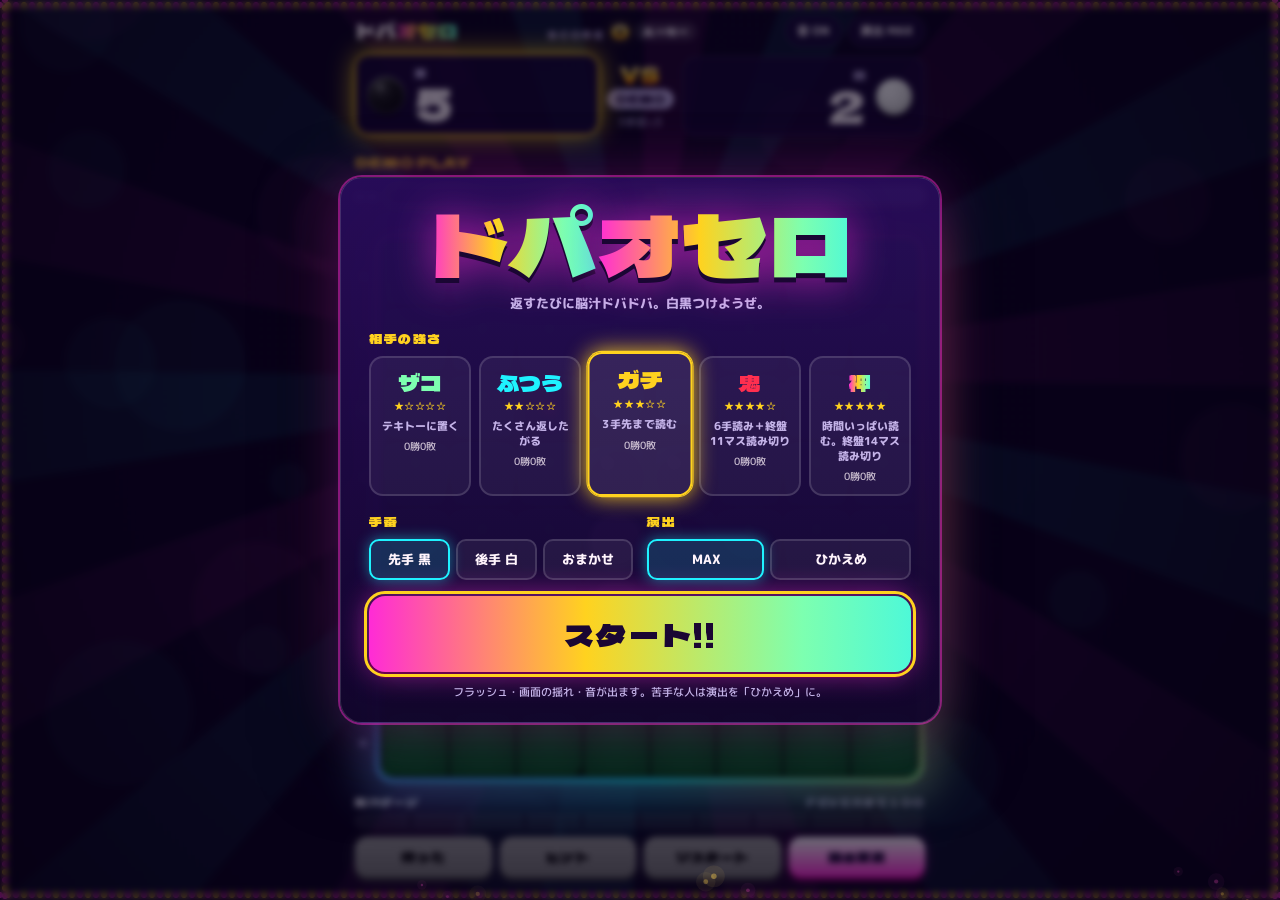
==== dopa-osero/index.html @ 2cf6e775 "ドパオセロを公開 演出盛りすぎのブラウザオセロを /dopa-osero/ に追加。 ソース: https://github.com/skikkh/dopa-osero  Co-Authored-By" ====
<!doctype html>
<html lang="ja">
<meta charset="utf-8">
<meta name="viewport" content="width=device-width, initial-scale=1, viewport-fit=cover">
<title>ドパオセロ</title>
<meta name="claude:viewport-fit-sides" content="cover">
<meta name="description" content="返すたびに脳汁ドバドバ。隕石・稲妻・ハンコ・弾幕・スロットが炸裂する、演出盛りすぎオセロ。CPUはザコから神まで5段階。ブラウザで無料。">
<meta name="theme-color" content="#0b0320">
<meta property="og:type" content="website">
<meta property="og:site_name" content="ドパオセロ">
<meta property="og:title" content="ドパオセロ">
<meta property="og:description" content="返すたびに脳汁ドバドバ。演出盛りすぎオセロ。CPUはザコから神まで5段階、ブラウザで無料。">
<meta property="og:url" content="https://skikkh.github.io/dopa-osero/">
<meta property="og:image" content="https://skikkh.github.io/dopa-osero/og.png">
<meta property="og:image:width" content="1200">
<meta property="og:image:height" content="630">
<meta name="twitter:card" content="summary_large_image">
<meta name="twitter:site" content="@skikkh">
<link rel="icon" href="data:image/svg+xml,%3Csvg xmlns='http://www.w3.org/2000/svg' viewBox='0 0 64 64'%3E%3Crect width='64' height='64' rx='14' fill='%2316a052'/%3E%3Ccircle cx='32' cy='32' r='22' fill='%23f2f2f2'/%3E%3Cpath d='M32 10a22 22 0 0 0 0 44z' fill='%230d0d0d'/%3E%3C/svg%3E">
<link rel="preconnect" href="https://fonts.googleapis.com">
<link rel="preconnect" href="https://fonts.gstatic.com" crossorigin>
<link rel="stylesheet" href="https://fonts.googleapis.com/css2?family=Dela+Gothic+One&family=M+PLUS+Rounded+1c:wght@500;800&display=swap">
<style>
@property --ang{syntax:"<angle>";inherits:false;initial-value:0deg}
/* Layout: one arcade-cabinet column (logo bar, HUD, status, board, tension gauge, buttons); ray canvas behind, particle canvas + cut-ins in front */
:root{
  color-scheme:dark;
  --bg:#0b0320;
  --panel:rgba(24,8,56,.84);
  --panel-solid:#170838;
  --ink:#fff4fc;
  --ink-dim:#c4b3e8;
  --ink-dark:#1a0633;
  --paper:#ffffff;
  --pink:#ff2bd6;
  --cyan:#1ff2ff;
  --gold:#ffd21f;
  --red:#ff2f4f;
  --violet:#8b5cff;
  --mint:#7dffb0;
  --line:rgba(255,255,255,.14);
  --red-soft:#ff8296;
  --felt:#16a052;
  --felt-deep:#0a6b33;
  --felt-line:#032b13;
  --disc-b:#0d0d0d;
  --disc-w:#f2f2f2;
  --hl-you:var(--gold);
  --hl-cpu:var(--red);
  --you-c:var(--disc-b);
  --cpu-c:var(--disc-w);
  --hint-bg:rgba(0,0,0,.6);
  --hint-fg:var(--paper);
  --rainbow:linear-gradient(90deg,#ff2bd6,#ffd21f,#7dffb0,#1ff2ff,#8b5cff,#ff2bd6);
  --f-display:"Dela Gothic One","Hiragino Kaku Gothic StdN","Yu Gothic",system-ui,sans-serif;
  --f-body:"M PLUS Rounded 1c","Hiragino Maru Gothic ProN","Yu Gothic",system-ui,sans-serif;
  --flip:440ms;
  --bw:min(100%,600px,max(300px,calc(100vh - 330px)));
}
[data-fx="lite"]{--flip:300ms}
html,body{height:100%}
[hidden]{display:none!important}
body{margin:0;background:var(--bg);color:var(--ink);font-family:var(--f-body);font-weight:500;font-size:14px;overflow-x:hidden;-webkit-tap-highlight-color:transparent}
button{font:inherit;color:inherit}
#bg{position:fixed;inset:0;width:100%;height:100%;z-index:0;display:block}
#fx{position:fixed;inset:0;width:100%;height:100%;z-index:47;pointer-events:none;display:block}

#stage{position:relative;z-index:1;min-height:100%;box-sizing:border-box;display:flex;flex-direction:column;align-items:center;justify-content:center;gap:9px;padding-block:10px 18px;padding-left:max(16px,env(safe-area-inset-left,0px));padding-right:max(16px,env(safe-area-inset-right,0px));transition:filter 1s}
body.lost #stage{filter:grayscale(.75) brightness(.75)}

/* top bar */
.topbar{width:var(--bw);display:flex;align-items:center;justify-content:space-between;gap:10px}
.logo{font-family:var(--f-display);font-size:20px;letter-spacing:.04em;line-height:1;white-space:nowrap}
.logo b{font-weight:400;background:var(--rainbow);background-size:200% 100%;-webkit-background-clip:text;background-clip:text;color:transparent;animation:rbshift 3s linear infinite}
.tbtns{display:flex;gap:6px}
.tbtn{appearance:none;border:1px solid var(--line);background:var(--panel);border-radius:999px;padding:6px 11px;font-size:12px;font-weight:800;cursor:pointer;white-space:nowrap}
.tbtn:hover{border-color:var(--cyan)}
.tbtn:focus-visible,.btn:focus-visible,.go:focus-visible,.x:focus-visible{outline:3px solid var(--gold);outline-offset:2px}

/* HUD */
.hud{width:var(--bw);display:grid;grid-template-columns:1fr auto 1fr;gap:8px;align-items:stretch}
.pcard{--c:var(--hl-you);position:relative;display:grid;grid-template-columns:auto 1fr;grid-template-rows:auto auto;align-items:center;column-gap:10px;padding:9px 12px;border-radius:14px;background:var(--panel);border:1px solid var(--line);transition:box-shadow .3s,transform .3s,border-color .3s;min-width:0}
.pcard.cpu{--c:var(--hl-cpu);grid-template-columns:1fr auto;text-align:right}
.pcard .chip{grid-row:1 / span 2;width:clamp(26px,7vw,36px);aspect-ratio:1;border-radius:50%}
.pcard.cpu .chip{grid-column:2}
.pcard .who{font-family:var(--f-display);font-size:12px;letter-spacing:.1em;color:var(--ink-dim);white-space:nowrap;overflow:hidden;text-overflow:ellipsis}
.pcard .num{font-family:var(--f-display);font-size:clamp(28px,8vw,44px);line-height:1;font-variant-numeric:tabular-nums;display:inline-block}
.pcard.cpu .who,.pcard.cpu .num{grid-column:1}
.pcard.active{border-color:var(--c);box-shadow:0 0 0 1px var(--c),0 0 26px var(--c);transform:translateY(-2px);animation:act 1.4s ease-in-out infinite}
@keyframes act{50%{box-shadow:0 0 0 1px var(--c),0 0 40px var(--c)}}
.num.bump{animation:bump .28s cubic-bezier(.2,2,.4,1)}
@keyframes bump{0%{transform:scale(1.5);color:var(--gold)}100%{transform:none}}
.vs{display:grid;justify-items:center;align-content:center;gap:5px;min-width:64px}
.vs b{font-family:var(--f-display);font-weight:400;font-size:22px;line-height:1;background:linear-gradient(180deg,#fff,var(--gold) 60%,#ff7a00);-webkit-background-clip:text;background-clip:text;color:transparent;filter:drop-shadow(0 2px 0 #5a1800)}
.lvb{font-family:var(--f-display);font-size:12px;line-height:1;padding:4px 9px;border-radius:999px;color:var(--ink-dark);background:var(--ink-dim);white-space:nowrap}
.lvb.lv1{background:var(--mint)}.lvb.lv2{background:var(--cyan)}.lvb.lv3{background:var(--gold)}.lvb.lv4{background:var(--red);color:var(--paper)}
.lvb.lv5{background:var(--rainbow);background-size:200% 100%;animation:rbshift 2s linear infinite}
.mc{font-size:11px;color:var(--ink-dim);white-space:nowrap;font-variant-numeric:tabular-nums}

/* status + speech */
.statusrow{width:var(--bw);display:flex;align-items:center;justify-content:space-between;gap:10px;min-height:32px}
.status{margin:0;font-family:var(--f-display);font-size:15px;line-height:1.2;white-space:nowrap}
.status.you{color:var(--hl-you);text-shadow:0 0 12px var(--hl-you)}
.status.think{color:var(--red-soft)}
.status.think::after{content:"";display:inline-block;width:1.4em;text-align:left;animation:dots 1s steps(4) infinite}
@keyframes dots{0%{content:""}25%{content:"."}50%{content:".."}75%{content:"..."}}
.status.demo{color:var(--gold);animation:blink 1.6s ease-in-out infinite}
@keyframes blink{50%{opacity:.45}}
.bubble{position:relative;margin:0;background:var(--paper);color:var(--ink-dark);font-weight:800;font-size:13px;line-height:1.3;padding:6px 12px;border-radius:14px;opacity:0;transform:scale(.6) translateY(4px);transform-origin:90% 0;transition:opacity .18s,transform .25s cubic-bezier(.2,1.8,.4,1);min-width:0;max-width:62%;text-align:center}
.bubble::before{content:"";position:absolute;top:-7px;right:24px;border:7px solid transparent;border-top:0;border-bottom-color:var(--paper)}
.bubble.show{opacity:1;transform:none}

/* advantage meter */
.meter{width:var(--bw);display:grid;grid-template-columns:auto 1fr;gap:8px;align-items:center}
.meter .ml{font-family:var(--f-display);font-size:11px;color:var(--ink-dim);letter-spacing:.1em}
.meter .bar{position:relative;height:18px;border-radius:999px;background:var(--cpu-c);overflow:hidden;box-shadow:0 0 0 2px var(--gold),0 0 14px rgba(255,210,31,.45)}
.meter .fill{position:absolute;inset:0 auto 0 0;width:50%;background:var(--you-c);transition:width .7s cubic-bezier(.3,1.5,.5,1);box-shadow:3px 0 0 var(--gold),6px 0 14px var(--gold)}
.meter .mtxt{position:absolute;inset:0;display:grid;place-items:center;font-family:var(--f-display);font-size:11px;color:var(--gold);letter-spacing:.06em;text-shadow:0 0 2px #000,0 0 2px #000,0 1px 0 #000;white-space:nowrap}

/* board */
.board-wrap{width:var(--bw);display:grid;grid-template-columns:16px minmax(0,1fr);grid-template-rows:16px auto;gap:3px}
.cols{grid-column:2;display:grid;grid-template-columns:repeat(8,1fr);padding-inline:9px;font-family:var(--f-display);font-size:11px;color:var(--ink-dim);text-align:center;line-height:16px}
.rows{grid-row:2;display:grid;grid-template-rows:repeat(8,1fr);padding-block:9px;font-family:var(--f-display);font-size:11px;color:var(--ink-dim);align-items:center;text-align:center}
.frame{grid-column:2;grid-row:2;padding:7px;border-radius:20px;background:conic-gradient(from var(--ang),var(--pink),var(--gold),var(--cyan),var(--violet),var(--pink));animation:spin 5s linear infinite;box-shadow:0 0 36px rgba(255,43,214,.35),0 0 80px rgba(31,242,255,.18)}
.fever .frame{animation-duration:1.1s;box-shadow:0 0 50px rgba(255,210,31,.6),0 0 110px rgba(255,43,214,.45)}
[data-fx="lite"] .frame{animation:none}
@keyframes spin{to{--ang:360deg}}
.frame.punch{animation:spin 5s linear infinite,punch .32s cubic-bezier(.2,2,.4,1)}
@keyframes punch{0%{transform:scale(1.035)}100%{transform:none}}
.board{position:relative;display:grid;grid-template-columns:repeat(8,1fr);grid-template-rows:repeat(8,1fr);gap:2px;padding:2px;aspect-ratio:1;border-radius:13px;background:var(--felt-line);box-shadow:inset 0 0 30px rgba(0,0,0,.5)}
.dot{position:absolute;width:8px;height:8px;border-radius:50%;background:var(--felt-line);transform:translate(-50%,-50%);pointer-events:none;z-index:1}
.dot.a{left:calc((100% - 18px) / 4 + 5px);top:calc((100% - 18px) / 4 + 5px)}
.dot.b{left:calc((100% - 18px) * .75 + 13px);top:calc((100% - 18px) / 4 + 5px)}
.dot.c{left:calc((100% - 18px) / 4 + 5px);top:calc((100% - 18px) * .75 + 13px)}
.dot.d{left:calc((100% - 18px) * .75 + 13px);top:calc((100% - 18px) * .75 + 13px)}
.cell{position:relative;display:block;width:100%;height:100%;min-width:0;appearance:none;-webkit-appearance:none;border:0;margin:0;padding:0;background:radial-gradient(circle at 50% 30%,var(--felt),var(--felt-deep) 88%);border-radius:3px;cursor:default;outline:none}
.cell.rip{animation:rip .42s cubic-bezier(.3,1.6,.5,1) var(--d,0ms) both}
@keyframes rip{0%{transform:none}35%{transform:translateY(calc(var(--ra,6px) * -1)) scale(1.05)}100%{transform:none}}
.cell:nth-child(1){border-top-left-radius:11px}.cell:nth-child(8){border-top-right-radius:11px}.cell:nth-child(57){border-bottom-left-radius:11px}.cell:nth-child(64){border-bottom-right-radius:11px}
.cell.legal{cursor:pointer}
.cell:focus-visible{box-shadow:inset 0 0 0 3px var(--gold);z-index:4}
.lift{position:absolute;inset:8%;perspective:420px;z-index:2}
.disc{position:absolute;inset:0;transform-style:preserve-3d;transition:transform var(--flip) cubic-bezier(.45,-.35,.35,1.45)}
.disc[data-c="e"]{opacity:0}
.disc.instant{transition:none}
.face{position:absolute;inset:0;border-radius:50%;-webkit-backface-visibility:hidden;backface-visibility:hidden}
.face.fw{transform:rotateY(180deg)}
.fb{background:radial-gradient(circle at 34% 28%,#9a9a9a 0 3%,#3c3c3c 10%,#161616 36%,#050505 76%,#000 100%);box-shadow:0 3px 6px rgba(0,0,0,.55),0 0 0 1.5px rgba(255,255,255,.22),inset 0 2px 2px rgba(255,255,255,.3),inset 0 -3px 6px rgba(255,255,255,.06)}
.fw{background:radial-gradient(circle at 34% 28%,#fff 0 12%,#f1f1f1 36%,#d4d4d4 76%,#b4b4b4 100%);box-shadow:0 3px 6px rgba(0,0,0,.5),inset 0 2px 2px #fff,inset 0 -3px 6px rgba(0,0,0,.18)}
.lift::before{content:"";position:absolute;inset:-24%;border-radius:50%;background:radial-gradient(circle,rgba(255,244,180,.95),rgba(255,210,31,.55) 40%,transparent 70%);opacity:0;pointer-events:none}
.lift.drop{animation:drop .5s cubic-bezier(.2,1.5,.4,1)}
.lift.drop::before{animation:glow .6s ease-out}
.lift.pop{animation:pop var(--flip) ease-out}
.lift.pop::before{animation:glow var(--flip) ease-out}
.lift.pop2{animation:pop2 calc(var(--flip) + 280ms) cubic-bezier(.3,1.3,.5,1)}
.lift.pop2::before{animation:glow calc(var(--flip) + 280ms) ease-out}
@keyframes drop{0%{transform:translateY(-60%) scale(2.6);opacity:0}55%{transform:scale(.84);opacity:1}100%{transform:none}}
@keyframes pop{0%{transform:none}45%{transform:scale(1.35)}100%{transform:none}}
@keyframes pop2{0%{transform:none}40%{transform:translateY(-30%) scale(1.8)}100%{transform:none}}
@keyframes glow{0%{opacity:0}25%{opacity:1}100%{opacity:0}}
.cell.wf .lift{animation:wf .38s ease-in-out infinite alternate}
.cell.wf .lift::before{opacity:.6}
@keyframes wf{to{transform:translateY(-7%) scale(1.08)}}
.hint{position:absolute;inset:33%;border-radius:50%;display:grid;place-items:center;font-family:var(--f-display);font-size:clamp(9px,2.3vw,14px);line-height:1;color:var(--hint-fg);background:var(--hint-bg);box-shadow:0 0 0 2px var(--gold),0 0 14px var(--gold);opacity:0;transform:scale(.2);transition:opacity .2s,transform .2s,inset .15s,font-size .15s;pointer-events:none;z-index:3}
.cell.legal .hint{opacity:.92;transform:none;animation:hp 1.1s ease-in-out infinite}
.cell.legal .hint[data-t="2"]{background:var(--gold);color:var(--ink-dark);box-shadow:0 0 0 2px var(--paper),0 0 18px var(--gold)}
.cell.legal .hint[data-t="3"]{color:var(--ink-dark);box-shadow:0 0 0 2px var(--paper),0 0 22px var(--pink);background:var(--rainbow);background-size:200% 100%;animation:hp 1.1s ease-in-out infinite,rbshift 1.2s linear infinite}
.fever .cell.legal .hint{color:var(--ink-dark);background:var(--rainbow);background-size:200% 100%;animation:hp .7s ease-in-out infinite,rbshift .8s linear infinite}
.cell.legal:hover .hint,.cell.legal:focus-visible .hint{inset:12%;opacity:.62;font-size:clamp(13px,3.6vw,22px)}
[data-fx="lite"] .cell.legal .hint{animation:none}
@keyframes hp{50%{transform:scale(1.18)}}
.cell.last::after{content:"";position:absolute;inset:40%;border-radius:50%;background:var(--red);box-shadow:0 0 10px var(--red),0 0 0 2px rgba(0,0,0,.35);z-index:3;pointer-events:none}
.cell.best .hint{background:var(--gold);box-shadow:0 0 24px var(--gold)}
.cell.best::before{content:"ココ!";position:absolute;left:50%;bottom:86%;transform:translateX(-50%);font-family:var(--f-display);font-size:clamp(10px,2.6vw,14px);line-height:1;color:var(--ink-dark);background:var(--gold);padding:4px 7px;border-radius:7px;white-space:nowrap;z-index:6;pointer-events:none;animation:bob .5s ease-in-out infinite alternate}
@keyframes bob{to{transform:translate(-50%,-5px)}}
.cell.nope{animation:nope .3s}
@keyframes nope{25%{transform:translateX(-4px)}75%{transform:translateX(4px)}}

/* tension gauge */
.gauge{width:var(--bw);display:grid;gap:4px}
.glbl{display:flex;justify-content:space-between;gap:10px;font-family:var(--f-display);font-size:12px;letter-spacing:.06em}
.glbl #gVal{color:var(--ink-dim);font-variant-numeric:tabular-nums}
.track{position:relative;height:14px;border-radius:999px;background:rgba(255,255,255,.08);overflow:hidden;box-shadow:inset 0 0 0 1px var(--line)}
.track::after{content:"";position:absolute;inset:0;background:repeating-linear-gradient(90deg,transparent 0 calc(10% - 2px),rgba(11,3,32,.7) calc(10% - 2px) 10%)}
.gfill{height:100%;width:0;background:linear-gradient(90deg,var(--cyan),var(--pink),var(--gold));box-shadow:0 0 16px var(--pink);transition:width .5s cubic-bezier(.3,1.4,.5,1)}
.fever .gfill{background:var(--rainbow);background-size:200% 100%;animation:rbshift .7s linear infinite}
.fever .glbl #gName{background:var(--rainbow);background-size:200% 100%;-webkit-background-clip:text;background-clip:text;color:transparent;animation:rbshift .7s linear infinite}

/* controls */
.controls{width:var(--bw);display:grid;grid-template-columns:repeat(4,1fr);gap:8px}
.btn{appearance:none;border:0;border-radius:12px;padding:10px 6px;font-family:var(--f-display);font-size:14px;letter-spacing:.04em;cursor:pointer;color:var(--ink-dark);background:linear-gradient(180deg,#fff,var(--cyan));box-shadow:0 4px 0 #0a6f8f,0 0 14px rgba(31,242,255,.35);transition:transform .08s,box-shadow .08s,filter .2s;white-space:nowrap}
.btn.alt{background:linear-gradient(180deg,#fff,var(--pink));box-shadow:0 4px 0 #8a0068,0 0 14px rgba(255,43,214,.35)}
.btn:active{transform:translateY(3px);box-shadow:0 1px 0 #0a6f8f}
.btn.alt:active{box-shadow:0 1px 0 #8a0068}
.btn:disabled{filter:grayscale(1) brightness(.6);cursor:not-allowed}

/* floating text */
.ft,.fc{position:fixed;z-index:48;pointer-events:none;transform:translate(-50%,-50%);font-family:var(--f-display);white-space:nowrap;color:var(--paper)}
.ft{font-size:clamp(20px,5vw,34px);text-shadow:0 0 12px var(--hl-you),0 3px 0 rgba(0,0,0,.55);animation:ftup 1.1s cubic-bezier(.2,.9,.3,1) forwards}
.ft.small{font-size:clamp(14px,3.6vw,20px)}
.ft.gold{color:var(--gold);text-shadow:0 0 14px var(--gold),0 3px 0 #5a2a00}
.ft.cpu{text-shadow:0 0 12px var(--hl-cpu),0 3px 0 rgba(0,0,0,.55)}
@keyframes ftup{0%{transform:translate(-50%,-20%) scale(.3);opacity:0}18%{transform:translate(-50%,-60%) scale(1.25);opacity:1}100%{transform:translate(-50%,-190%) scale(1);opacity:0}}
.fc{font-size:clamp(22px,6vw,40px);text-shadow:0 0 14px var(--hl-you),0 3px 0 rgba(0,0,0,.6)}
.fc.bump{animation:fcb .18s ease-out}
.fc.hot{color:var(--gold);text-shadow:0 0 18px var(--gold),0 3px 0 #5a2a00}
.fc.rb{background:var(--rainbow);background-size:200% 100%;-webkit-background-clip:text;background-clip:text;color:transparent;text-shadow:none;filter:drop-shadow(0 3px 0 rgba(0,0,0,.6)) drop-shadow(0 0 10px rgba(255,210,31,.7));animation:rbshift 1s linear infinite}
.fc.rb.bump{animation:fcb .18s ease-out,rbshift 1s linear infinite}
.fc.gone{animation:ftup .75s ease-out forwards}
@keyframes fcb{0%{transform:translate(-50%,-50%) scale(1.7)}100%{transform:translate(-50%,-50%) scale(1)}}

/* flash, speed lines, cut-ins */
#flash{position:fixed;inset:0;z-index:43;pointer-events:none;opacity:0;background:var(--paper)}
#flash.run{animation:flash .5s ease-out}
@keyframes flash{0%{opacity:var(--fa,.5)}100%{opacity:0}}
#lines{position:fixed;inset:-25%;z-index:44;pointer-events:none;opacity:0;background:repeating-conic-gradient(from 0deg at 50% 50%,rgba(255,255,255,0) 0deg 2.4deg,rgba(255,255,255,.5) 2.8deg 3.2deg,rgba(255,255,255,0) 3.6deg 7deg);-webkit-mask:radial-gradient(circle at 50% 50%,transparent 20%,#000 60%);mask:radial-gradient(circle at 50% 50%,transparent 20%,#000 60%)}
#lines.on{animation:lines 1s ease-out}
@keyframes lines{0%{opacity:0;transform:scale(1.3)}12%{opacity:1}100%{opacity:0;transform:scale(1) rotate(5deg)}}
#cutin{position:fixed;inset:0;z-index:45;pointer-events:none;display:grid;place-items:center;overflow:hidden}
.ci{--b1:#ff2f4f;--b2:#b00020;--b3:var(--gold);position:relative;width:100%;display:grid;justify-items:center;padding-block:clamp(10px,2.6vh,24px);transform:rotate(-4deg)}
.ci .band{position:absolute;inset:0 -10%;background:repeating-linear-gradient(-45deg,var(--b1) 0 22px,var(--b2) 22px 44px);background-size:62px 62px;box-shadow:0 0 0 4px var(--b3),0 0 60px var(--b3);animation:bandin .22s ease-out,slide .5s linear infinite}
@keyframes bandin{from{transform:scaleY(0)}}
@keyframes slide{to{background-position:62px 0}}
.ci .txt{position:relative;font-family:var(--f-display);font-size:clamp(42px,12.5vw,118px);line-height:1.08;letter-spacing:.02em;padding-inline:16px;text-align:center;background:linear-gradient(180deg,#fff 0%,#fff6a8 32%,var(--gold) 55%,#ff7a00 100%);-webkit-background-clip:text;background-clip:text;color:transparent;filter:drop-shadow(0 0 1px #3a0010) drop-shadow(0 5px 0 #3a0010) drop-shadow(0 0 18px rgba(255,210,31,.75));animation:slam .42s cubic-bezier(.2,1.7,.4,1)}
.ci .sub{position:relative;font-family:var(--f-display);font-size:clamp(14px,3.6vw,24px);letter-spacing:.1em;color:var(--paper);text-shadow:0 2px 0 rgba(0,0,0,.65),0 0 12px rgba(0,0,0,.5);padding-inline:16px;text-align:center;animation:subin .5s ease-out}
@keyframes slam{0%{transform:scale(3.2) rotate(-8deg);opacity:0}60%{opacity:1}100%{transform:none}}
@keyframes subin{0%{transform:translateX(40%);opacity:0}100%{transform:none;opacity:1}}
.ci.out{animation:ciout .36s ease-in forwards}
@keyframes ciout{to{transform:rotate(-4deg) translateX(-120%) skewX(-25deg);opacity:0}}
.ci-gold{--b1:#ffcc00;--b2:#ff9500;--b3:#fff6a8}
.ci-gold .txt{background-image:linear-gradient(180deg,#fff,#fff 30%,#ffe9a0 55%,#ffb300);filter:drop-shadow(0 0 1px #5a2a00) drop-shadow(0 5px 0 #5a2a00) drop-shadow(0 0 18px rgba(255,255,255,.7))}
.ci-rainbow .band,.ci-fever .band{background:repeating-linear-gradient(-45deg,#ff2bd6 0 22px,#ffd21f 22px 44px,#1ff2ff 44px 66px,#8b5cff 66px 88px);background-size:124px 124px;box-shadow:0 0 0 4px var(--paper),0 0 70px var(--pink);animation:bandin .22s ease-out,slide2 .45s linear infinite}
@keyframes slide2{to{background-position:124px 0}}
.ci-rainbow .txt,.ci-fever .txt{background:var(--rainbow);background-size:200% 100%;-webkit-background-clip:text;background-clip:text;filter:drop-shadow(0 0 1px #1a0633) drop-shadow(0 5px 0 #1a0633) drop-shadow(0 0 3px #fff) drop-shadow(0 0 22px rgba(255,255,255,.6));animation:slam .42s cubic-bezier(.2,1.7,.4,1),rbshift .9s linear infinite}
.ci-danger{--b1:#1a0008;--b2:#ff2f4f;--b3:#ff2f4f}
.ci-danger .txt{background-image:linear-gradient(180deg,#fff,#ffd0d6 40%,#ff2f4f);filter:drop-shadow(0 0 1px #000) drop-shadow(0 5px 0 #000) drop-shadow(0 0 18px rgba(255,47,79,.9))}
.ci-pass{--b1:#20103f;--b2:#2d1a55;--b3:var(--ink-dim)}
.ci-pass .txt,.ci-lose .txt{background-image:linear-gradient(180deg,#fff,#cbb9ec);filter:drop-shadow(0 0 1px #000) drop-shadow(0 4px 0 #000)}
.ci-lose{--b1:#1b1b25;--b2:#2a2a36;--b3:#6c6c80}
.ci-lose .txt{animation:slam .42s cubic-bezier(.2,1.7,.4,1),glitch .5s steps(2) infinite}
@keyframes glitch{0%{transform:translate(0)}25%{transform:translate(-3px,1px)}50%{transform:translate(3px,-1px)}75%{transform:translate(-1px,2px)}}
[data-fx="lite"] .ci .band{animation:bandin .22s ease-out}
.ci-mini{--b1:#ff2bd6;--b2:#a0007e;--b3:var(--gold);padding-block:clamp(6px,1.6vh,14px)}
.ci-mini .txt{font-size:clamp(32px,9vw,76px)}

/* invert flash, colour split, charge darkness, giant counter, edge LEDs */
#inv{position:fixed;inset:0;z-index:46;pointer-events:none;opacity:0;-webkit-backdrop-filter:invert(1);backdrop-filter:invert(1)}
#inv.run{animation:inv .16s steps(1)}
@keyframes inv{0%,100%{opacity:1}}
#stage.rgb{animation:rgb .32s steps(4)}
@keyframes rgb{0%{filter:drop-shadow(7px 0 0 rgba(255,0,60,.75)) drop-shadow(-7px 0 0 rgba(0,240,255,.75))}50%{filter:drop-shadow(-5px 2px 0 rgba(255,0,60,.7)) drop-shadow(5px -2px 0 rgba(0,240,255,.7))}100%{filter:none}}
#charge{position:fixed;inset:0;z-index:42;pointer-events:none;opacity:0;transition:opacity .18s;background:radial-gradient(circle at var(--cx,50%) var(--cy,50%),transparent 0 46px,rgba(0,0,0,.88) 170px);display:grid;place-items:start center;padding-top:9vh}
#charge span{font-family:var(--f-display);font-size:clamp(54px,15vw,130px);line-height:1;color:var(--red);text-shadow:0 0 30px var(--red),0 6px 0 #000;opacity:0}
.charge #charge{opacity:1}
.charge #charge span{opacity:1;animation:chg .19s ease-in-out infinite alternate}
@keyframes chg{from{transform:scale(.92) rotate(-4deg)}to{transform:scale(1.14) rotate(4deg)}}
.charge .frame{transform:scale(1.05);transition:transform .7s ease-in}
#bigc{position:fixed;inset:0;z-index:44;pointer-events:none;display:grid;place-items:center;font-family:var(--f-display);font-size:min(62vw,62vh);line-height:1;color:transparent;-webkit-text-stroke:3px rgba(255,210,31,.9);opacity:0;transition:opacity .3s;font-variant-numeric:tabular-nums}
#bigc.on{opacity:.42}
#bigc.bump{animation:bigb .2s ease-out}
#bigc.rb{-webkit-text-stroke-color:var(--paper);text-shadow:0 0 50px rgba(255,43,214,.9)}
@keyframes bigb{from{transform:scale(1.3)}to{transform:none}}
#leds{position:fixed;inset:0;z-index:2;pointer-events:none;--la:var(--gold);--lb:var(--pink);--ls:1.6s}
#leds i{position:absolute;opacity:calc(.4 + var(--beat,0) * .6)}
#leds .t,#leds .b{left:0;right:0;height:10px;background:radial-gradient(circle at 8px 5px,var(--la) 0 2.6px,transparent 3.4px) 0 0/16px 10px repeat-x,radial-gradient(circle at 8px 5px,var(--lb) 0 2.6px,transparent 3.4px) 8px 0/16px 10px repeat-x;animation:ledx var(--ls) linear infinite}
#leds .l,#leds .r{top:0;bottom:0;width:10px;background:radial-gradient(circle at 5px 8px,var(--la) 0 2.6px,transparent 3.4px) 0 0/10px 16px repeat-y,radial-gradient(circle at 5px 8px,var(--lb) 0 2.6px,transparent 3.4px) 0 8px/10px 16px repeat-y;animation:ledy var(--ls) linear infinite}
#leds .t{top:0}#leds .b{bottom:0;animation-direction:reverse}#leds .l{left:0;animation-direction:reverse}#leds .r{right:0}
@keyframes ledx{to{background-position:16px 0,24px 0}}
@keyframes ledy{to{background-position:0 16px,0 24px}}
#leds.hot{--la:var(--paper);--lb:var(--gold);--ls:.28s}
#leds.hot i,#leds.danger i,#leds.rainbow i{opacity:1}
#leds.danger{--la:var(--red);--lb:#3a0010;--ls:.2s}
#leds.rainbow{--la:var(--gold);--lb:var(--cyan);--ls:.35s}
#leds.rainbow i{animation-name:ledx,hue;animation-duration:var(--ls),1s;animation-timing-function:linear;animation-iteration-count:infinite}
#leds.rainbow .l,#leds.rainbow .r{animation-name:ledy,hue}
@keyframes hue{to{filter:hue-rotate(360deg)}}
[data-fx="lite"] #leds i{animation:none;opacity:.35}

/* score, beat glow, board shine, warp ring, hanko seals, camera zoom */
.score{display:flex;align-items:baseline;gap:6px;min-width:0;font-family:var(--f-display);white-space:nowrap}
.score .lbl{font-size:10px;letter-spacing:.14em;color:var(--ink-dim)}
.rank{align-self:center;font-size:11px;line-height:1;padding:4px 8px;border-radius:999px;background:rgba(255,255,255,.14);color:var(--ink);letter-spacing:.04em}
.rank.r1{background:#b8742e}.rank.r2{background:#c3ccd8;color:var(--ink-dark)}.rank.r3{background:var(--gold);color:var(--ink-dark)}
.rank.r4{background:#e8f8ff;color:var(--ink-dark)}.rank.r5{background:var(--cyan);color:var(--ink-dark)}.rank.r6{background:var(--violet)}
.rank.r7{background:var(--red)}.rank.r8{background:var(--rainbow);background-size:200% 100%;color:var(--ink-dark);animation:rbshift 1s linear infinite}

/* slot, chance cells, CRITICAL slash, rank-up toast */
#slot{position:absolute;left:50%;top:50%;z-index:8;transform:translate(-50%,-50%);pointer-events:none}
#slot .sl{--sl:var(--cyan);display:grid;gap:7px;justify-items:center;padding:10px 12px 12px;border-radius:18px;background:linear-gradient(180deg,#2a0b5e,#12042e);border:3px solid var(--sl);box-shadow:0 0 0 3px #000,0 0 34px var(--sl),0 20px 50px rgba(0,0,0,.7)}
#slot .sl.in{animation:slin .3s cubic-bezier(.2,1.6,.4,1)}
@keyframes slin{from{transform:scale(.3);opacity:0}}
#slot .sl-top{font-family:var(--f-display);font-size:12px;letter-spacing:.24em;color:var(--gold)}
#slot .reels{display:flex;gap:6px}
#slot .reel{position:relative;width:clamp(54px,12vw,72px);height:clamp(54px,12vw,72px);overflow:hidden;border-radius:10px;background:linear-gradient(180deg,#cfcfd6,#fff 30%,#fff 70%,#cfcfd6);box-shadow:inset 0 0 0 2px #000,inset 0 9px 10px rgba(0,0,0,.35),inset 0 -9px 10px rgba(0,0,0,.35)}
#slot .strip{position:absolute;left:0;right:0;top:0;will-change:transform}
#slot .sym{height:var(--ch,60px);display:grid;place-items:center;font-family:var(--f-display);font-size:calc(var(--ch,60px) * .62);line-height:1}
#slot .s0{color:var(--red);text-shadow:0 2px 0 #600}
#slot .s1{background:var(--rainbow);-webkit-background-clip:text;background-clip:text;color:transparent;filter:drop-shadow(0 2px 0 #1a0633)}
#slot .s2{color:#c27a00;text-shadow:0 2px 0 #5a2a00}
#slot .s3{color:#ff9500;text-shadow:0 2px 0 #6a3000}
#slot .s4{color:#0a78b8;text-shadow:0 2px 0 #032a45}
#slot .s5{color:#d4009e;text-shadow:0 2px 0 #4b003c}
#slot .sl-msg{min-height:1.15em;font-family:var(--f-display);font-size:16px;line-height:1.15;color:var(--paper);white-space:nowrap}
#slot[data-c="blue"] .sl{--sl:#3b82ff}#slot[data-c="green"] .sl{--sl:#3dff7a}#slot[data-c="red"] .sl{--sl:var(--red)}
#slot[data-c="rainbow"] .sl{--sl:var(--paper);animation:hue .6s linear infinite}
#slot.reach .sl-msg{color:var(--sl);animation:blink .3s steps(2) infinite}
#slot.reach .sl{transform-origin:center;animation:slreach .35s ease-in-out infinite alternate}
#slot.reach[data-c="rainbow"] .sl{animation:slreach .35s ease-in-out infinite alternate,hue .6s linear infinite}
@keyframes slreach{to{transform:scale(1.08)}}
#slot.hit .sl{--sl:var(--gold);animation:slreach .12s ease-in-out infinite alternate,hue .5s linear infinite}
#slot.hit .sl-msg{color:var(--gold)}
.cell.lucky{animation:lucky .9s linear infinite}
@keyframes lucky{0%,100%{box-shadow:inset 0 0 0 3px var(--gold),inset 0 0 18px var(--gold)}33%{box-shadow:inset 0 0 0 3px var(--pink),inset 0 0 18px var(--pink)}66%{box-shadow:inset 0 0 0 3px var(--cyan),inset 0 0 18px var(--cyan)}}
.cell.lucky::after{content:"×5";position:absolute;top:4%;right:7%;font-family:var(--f-display);font-size:clamp(9px,2vw,13px);line-height:1;color:var(--gold);text-shadow:0 0 3px #000,0 0 8px var(--gold);z-index:4;pointer-events:none}
.ft.crit{font-size:clamp(22px,6vw,40px);color:var(--paper);text-shadow:0 0 12px var(--red),0 0 30px var(--red),0 3px 0 #000}
.slash{position:fixed;width:150vmax;height:10px;margin:-5px 0 0 -75vmax;z-index:46;pointer-events:none;background:linear-gradient(90deg,transparent,#fff 20%,#fff 80%,transparent);box-shadow:0 0 24px #fff,0 0 50px var(--red);transform:rotate(var(--a)) scaleX(0);animation:slash .55s cubic-bezier(.2,.9,.3,1) forwards}
@keyframes slash{0%{transform:rotate(var(--a)) scaleX(0);opacity:1}30%{transform:rotate(var(--a)) scaleX(1);opacity:1}100%{transform:rotate(var(--a)) scaleX(1) scaleY(.15);opacity:0}}
#toast{position:fixed;left:50%;top:calc(env(safe-area-inset-top,0px) + 56px);z-index:49;pointer-events:none;transform:translate(-50%,-160%);opacity:0;font-family:var(--f-display);font-size:clamp(18px,5vw,28px);line-height:1;padding:9px 18px;border-radius:999px;color:var(--ink-dark);background:var(--rainbow);background-size:200% 100%;box-shadow:0 0 0 3px var(--paper),0 0 40px var(--gold);white-space:nowrap}
#toast.run{animation:toast 1.9s cubic-bezier(.2,1.5,.4,1),rbshift .8s linear infinite}
@keyframes toast{0%{transform:translate(-50%,-160%);opacity:0}14%{transform:translate(-50%,0);opacity:1}82%{transform:translate(-50%,0);opacity:1}100%{transform:translate(-50%,-160%);opacity:0}}
/* danmaku, disco floor, board stunts, PREMIUM blackout, RUSH */
.dm{position:fixed;left:100%;z-index:47;pointer-events:none;white-space:nowrap;font-family:var(--f-display);font-size:clamp(16px,3.4vw,28px);line-height:1;text-shadow:0 0 2px #000,0 0 2px #000,0 2px 0 #000;opacity:.92;animation:dm var(--dur,4s) linear forwards}
.dm.big{font-size:clamp(26px,6vw,52px)}
@keyframes dm{to{transform:translateX(calc(-100vw - 100%))}}
.cell.disco{animation:disco .45s ease-out}
@keyframes disco{0%{box-shadow:inset 0 0 0 100px var(--dc)}100%{box-shadow:inset 0 0 0 100px transparent}}
.board-wrap.spin{animation:bspin 1s cubic-bezier(.5,0,.3,1)}
@keyframes bspin{50%{transform:rotate(180deg) scale(.82)}100%{transform:rotate(360deg)}}
.board-wrap.flipx{animation:bflip .85s cubic-bezier(.5,0,.3,1)}
@keyframes bflip{0%{transform:perspective(900px) rotateX(0)}50%{transform:perspective(900px) rotateX(180deg) scale(.88)}100%{transform:perspective(900px) rotateX(360deg)}}
#freeze{position:fixed;inset:0;z-index:50;pointer-events:none;background:#000;opacity:0;display:grid;place-items:center}
.freeze #freeze{opacity:1}
#freeze span{font-family:var(--f-display);font-size:clamp(48px,14vw,150px);letter-spacing:.06em;color:transparent;-webkit-text-stroke:2px var(--paper);opacity:0;transform:scale(1.4);transition:opacity 1.2s,transform 1.4s cubic-bezier(.2,.8,.3,1)}
.freeze2 #freeze span{opacity:1;transform:none;text-shadow:0 0 40px rgba(255,255,255,.6)}
.rush .frame{animation-duration:.6s;box-shadow:0 0 60px var(--gold),0 0 130px var(--red)}
.rush .gfill{background:repeating-linear-gradient(90deg,var(--gold) 0 14px,var(--paper) 14px 28px);background-size:62px 100%;animation:slide .4s linear infinite}
.rush .glbl #gName{color:var(--gold);text-shadow:0 0 12px var(--gold)}
.rpts b.bump{animation:bump .3s cubic-bezier(.2,2,.4,1)}
.share{display:block;text-align:center;text-decoration:none;padding:12px;border-radius:12px;background:#000;color:var(--paper);font-family:var(--f-display);font-size:15px;letter-spacing:.04em;box-shadow:0 0 0 2px var(--paper),0 0 18px rgba(255,255,255,.25)}
.share:hover{box-shadow:0 0 0 2px var(--gold),0 0 22px var(--gold)}
.share:focus-visible{outline:3px solid var(--gold);outline-offset:2px}

.score b{font-weight:400;font-size:20px;line-height:1;font-variant-numeric:tabular-nums;background:linear-gradient(180deg,#fff,var(--gold) 60%,#ff8a00);-webkit-background-clip:text;background-clip:text;color:transparent;filter:drop-shadow(0 0 6px rgba(255,210,31,.5))}
.score.up b{filter:drop-shadow(0 0 12px rgba(255,210,31,1))}
.ft.pts{font-size:clamp(12px,2.8vw,17px);color:var(--gold);text-shadow:0 0 8px var(--gold),0 2px 0 #000;animation-duration:.9s}
.frame{position:relative;isolation:isolate}
.frame::before{content:"";position:absolute;inset:-12px;border-radius:30px;z-index:-1;background:conic-gradient(var(--pink),var(--gold),var(--cyan),var(--violet),var(--pink));filter:blur(22px);opacity:calc(.2 + var(--beat,0) * .8);pointer-events:none;will-change:opacity}
.shine{position:absolute;inset:0;border-radius:13px;overflow:hidden;pointer-events:none;z-index:5}
.shine i{position:absolute;top:-20%;bottom:-20%;left:-60%;width:40%;background:linear-gradient(90deg,transparent,rgba(255,255,255,.5),transparent);opacity:0}
.shine.run i{animation:shine .9s ease-out}
@keyframes shine{0%{transform:translateX(0) skewX(-20deg);opacity:1}100%{transform:translateX(480%) skewX(-20deg);opacity:1}}
.warp{position:fixed;width:200vmax;height:200vmax;margin:-100vmax 0 0 -100vmax;border-radius:50%;pointer-events:none;z-index:41;-webkit-backdrop-filter:blur(2px) saturate(2.6) brightness(1.6);backdrop-filter:blur(2px) saturate(2.6) brightness(1.6);-webkit-mask:radial-gradient(circle closest-side,transparent 86%,#000 92%,#000 95%,transparent 100%);mask:radial-gradient(circle closest-side,transparent 86%,#000 92%,#000 95%,transparent 100%);transform:scale(.02);animation:warp .75s cubic-bezier(.15,.7,.3,1) forwards}
@keyframes warp{70%{opacity:1}to{transform:scale(1);opacity:0}}
.hanko{position:fixed;z-index:48;width:var(--s);height:var(--s);margin:calc(var(--s) / -2) 0 0 calc(var(--s) / -2);box-sizing:border-box;border-radius:50%;border:calc(var(--s) * .08) solid var(--red);color:var(--red);background:rgba(255,248,240,.93);display:grid;place-items:center;font-family:var(--f-display);font-size:calc(var(--s) * .58);line-height:1;box-shadow:0 0 0 3px rgba(255,255,255,.6),0 0 30px rgba(255,47,79,.7);pointer-events:none;opacity:0;animation:hanko 1.2s cubic-bezier(.2,1.6,.4,1) forwards}
.hanko.gold{border-color:var(--gold);color:#b36b00;box-shadow:0 0 0 3px var(--paper),0 0 40px var(--gold)}
.hanko.rb{border-color:var(--paper);color:var(--ink-dark);background:var(--rainbow);box-shadow:0 0 0 3px var(--paper),0 0 50px var(--pink)}
.hanko.cpu{background:#1a0008;color:var(--red);border-color:var(--red)}
@keyframes hanko{0%{transform:rotate(var(--r)) scale(3.2);opacity:0}14%{transform:rotate(var(--r)) scale(.9);opacity:1}24%{transform:rotate(var(--r)) scale(1.05)}78%{opacity:1;transform:rotate(var(--r)) scale(1)}100%{transform:rotate(var(--r)) scale(1.1);opacity:0}}
.board-wrap.zoom{animation:zoom .65s cubic-bezier(.2,1.3,.4,1)}
@keyframes zoom{0%{transform:none}22%{transform:scale(1.16)}100%{transform:none}}
.rpts{margin:-4px 0 0;display:flex;justify-content:center;align-items:baseline;gap:10px;flex-wrap:wrap;font-family:var(--f-display)}
.rpts span{font-size:12px;letter-spacing:.14em;color:var(--ink-dim)}
.rpts b{font-weight:400;font-size:clamp(26px,7vw,36px);line-height:1;font-variant-numeric:tabular-nums;color:var(--gold);text-shadow:0 0 14px rgba(255,210,31,.6)}
.rpts em{font-style:normal;font-size:13px;padding:4px 10px;border-radius:999px;color:var(--ink-dark);background:var(--rainbow);background-size:200% 100%;animation:rbshift 1s linear infinite}

/* overlays */
.overlay{position:fixed;inset:0;z-index:40;display:flex;overflow-y:auto;padding-block:max(16px,env(safe-area-inset-top,0px)) max(16px,env(safe-area-inset-bottom,0px));padding-left:max(16px,env(safe-area-inset-left,0px));padding-right:max(16px,env(safe-area-inset-right,0px));background:rgba(8,2,22,.58);-webkit-backdrop-filter:blur(3px);backdrop-filter:blur(3px);box-sizing:border-box}
.card{position:relative;margin:auto;width:min(100%,600px);box-sizing:border-box;background:linear-gradient(180deg,rgba(40,12,90,.96),rgba(18,5,44,.97));border-radius:22px;padding:22px clamp(16px,4vw,28px);border:1px solid var(--line);box-shadow:0 0 0 2px rgba(255,43,214,.45),0 0 60px rgba(255,43,214,.25),0 30px 80px rgba(0,0,0,.6);display:grid;gap:16px}
.x{position:absolute;top:10px;right:10px;width:36px;height:36px;border-radius:50%;border:1px solid var(--line);background:var(--panel);font-size:20px;line-height:1;cursor:pointer}
.biglogo{margin:0;text-align:center;font-family:var(--f-display);font-weight:400;font-size:clamp(46px,13vw,84px);line-height:1;letter-spacing:.02em;text-wrap:balance}
.biglogo span{display:inline-block;background:var(--rainbow);background-size:200% 100%;-webkit-background-clip:text;background-clip:text;color:transparent;filter:drop-shadow(0 5px 0 #1a0633) drop-shadow(0 0 20px rgba(255,43,214,.6));animation:rbshift 2.4s linear infinite,float 2.2s ease-in-out infinite}
.biglogo span:last-child{animation-delay:0s,-1.1s}
@keyframes float{50%{transform:translateY(-6px) rotate(-2deg)}}
.tag{margin:-6px 0 0;text-align:center;color:var(--ink-dim);font-weight:800;font-size:13px;text-wrap:balance}
fieldset{border:0;margin:0;padding:0;min-width:0}
legend{padding:0;margin-bottom:8px;font-family:var(--f-display);font-size:13px;letter-spacing:.12em;color:var(--gold)}
.sr{position:absolute;opacity:0;width:1px;height:1px;margin:0;pointer-events:none}
.lvgrid{display:grid;grid-template-columns:repeat(5,minmax(0,1fr));gap:8px}
.lvopt{position:relative;--lc:var(--ink-dim)}
.lvopt.lv1{--lc:var(--mint)}.lvopt.lv2{--lc:var(--cyan)}.lvopt.lv3{--lc:var(--gold)}.lvopt.lv4{--lc:var(--red)}.lvopt.lv5{--lc:var(--pink)}
.lvopt label{display:grid;justify-items:center;align-content:start;gap:5px;height:100%;box-sizing:border-box;padding:12px 6px 10px;border-radius:14px;background:rgba(255,255,255,.05);border:2px solid var(--line);cursor:pointer;text-align:center;transition:transform .15s,box-shadow .2s,border-color .2s}
.lvopt label:hover{transform:translateY(-2px);border-color:var(--lc)}
.lvopt input:checked + label{border-color:var(--lc);background:rgba(255,255,255,.1);box-shadow:0 0 0 1px var(--lc),0 0 22px var(--lc);transform:translateY(-2px) scale(1.03)}
.lvopt input:focus-visible + label{outline:3px solid var(--gold);outline-offset:2px}
.lvn{font-family:var(--f-display);font-size:22px;line-height:1.1;color:var(--lc)}
.lv5 .lvn{background:var(--rainbow);background-size:200% 100%;-webkit-background-clip:text;background-clip:text;color:transparent;animation:rbshift 2s linear infinite}
.lvs{font-size:10px;letter-spacing:.05em;color:var(--gold)}
.lvd{font-size:11px;line-height:1.35;color:var(--ink-dim);font-weight:800}
.lvr{font-size:10px;color:var(--ink);opacity:.75;font-variant-numeric:tabular-nums}
.row2{display:grid;grid-template-columns:1fr 1fr;gap:14px}
.seg{display:flex;flex-wrap:wrap;gap:6px}
.segopt{position:relative;flex:1 1 auto}
.segopt label{display:block;text-align:center;padding:9px 8px;border-radius:10px;background:rgba(255,255,255,.06);border:2px solid var(--line);font-weight:800;font-size:13px;cursor:pointer;white-space:nowrap}
.segopt input:checked + label{border-color:var(--cyan);background:rgba(31,242,255,.16);box-shadow:0 0 14px rgba(31,242,255,.45)}
.segopt input:focus-visible + label{outline:3px solid var(--gold);outline-offset:2px}
.go{appearance:none;border:0;border-radius:16px;padding:16px;font-family:var(--f-display);font-size:clamp(22px,6vw,30px);letter-spacing:.08em;color:var(--ink-dark);cursor:pointer;background:var(--rainbow);background-size:200% 100%;box-shadow:0 6px 0 #6a0050,0 0 30px rgba(255,43,214,.6);animation:rbshift 2s linear infinite,gopulse 1.2s ease-in-out infinite}
.go:active{transform:translateY(4px);box-shadow:0 2px 0 #6a0050}
@keyframes gopulse{50%{box-shadow:0 6px 0 #6a0050,0 0 50px rgba(255,210,31,.8)}}
.warn{margin:-4px 0 0;font-size:11px;color:var(--ink-dim);text-align:center;line-height:1.5}
.btnrow{display:grid;grid-template-columns:1fr 1fr;gap:10px}
.btnrow .go{font-size:clamp(18px,5vw,24px);padding:13px}
.btnrow .btn{font-size:16px}

/* result */
.rtitle{margin:0;text-align:center;font-family:var(--f-display);font-weight:400;font-size:clamp(56px,16vw,96px);line-height:1;background:var(--rainbow);background-size:200% 100%;-webkit-background-clip:text;background-clip:text;color:transparent;filter:drop-shadow(0 5px 0 #1a0633) drop-shadow(0 0 22px rgba(255,210,31,.6));animation:rbshift 1.5s linear infinite}
.rtitle.lose{background:linear-gradient(180deg,#fff,#8f86a8);-webkit-background-clip:text;background-clip:text;filter:drop-shadow(0 5px 0 #000);animation:none}
.rtitle.draw{background:linear-gradient(180deg,#fff,var(--gold));-webkit-background-clip:text;background-clip:text;animation:none}
.rbadge{justify-self:center;font-family:var(--f-display);font-size:16px;padding:6px 16px;border-radius:999px;background:var(--gold);color:var(--ink-dark);box-shadow:0 0 22px rgba(255,210,31,.6)}
.rbadge.lose{background:var(--ink-dim);box-shadow:none}
.rscore{display:flex;justify-content:center;align-items:center;gap:14px;font-family:var(--f-display);font-size:clamp(34px,10vw,52px);line-height:1;font-variant-numeric:tabular-nums}
.rscore .chip{width:34px;height:34px;border-radius:50%;flex:none}
.rscore small{font-size:14px;color:var(--ink-dim)}
.rscore .sep{color:var(--ink-dim);font-size:.6em}
.rlist{margin:0;display:grid;grid-template-columns:auto 1fr;gap:6px 16px;font-size:14px;padding:12px 16px;border-radius:14px;background:rgba(255,255,255,.05)}
.rlist dt{color:var(--ink-dim);font-weight:800}
.rlist dd{margin:0;text-align:right;font-weight:800;font-variant-numeric:tabular-nums}

@keyframes rbshift{to{background-position:200% 0}}

@media (max-width:560px){
  .lvgrid{grid-template-columns:1fr;gap:6px}
  .lvopt label{grid-template-columns:5em 1fr auto;grid-template-rows:auto auto;justify-items:start;align-items:center;text-align:left;padding:8px 12px;gap:0 10px}
  .lvn{grid-row:1 / span 2;font-size:19px;white-space:nowrap}
  .lvd{grid-column:2;grid-row:1 / span 2}
  .lvs{grid-column:3;grid-row:1;justify-self:end}
  .lvr{grid-column:3;grid-row:2;justify-self:end}
  .row2{grid-template-columns:1fr;gap:12px}
  .controls{gap:6px}
  .btn{font-size:12px;padding:10px 4px}
  .tbtn{padding:6px 9px;font-size:11px}
  .logo{display:none}
  .score b{font-size:18px}
  .score .lbl{display:none}
  .pcard{padding:8px 9px;column-gap:7px}
  .vs{min-width:52px}
  .vs b{font-size:18px}
}
@media (prefers-reduced-motion:reduce){
  .logo b,.biglogo span,.go,.status.demo,.pcard.active{animation:none}
}
</style>

<canvas id="bg" aria-hidden="true"></canvas>
<div id="leds" aria-hidden="true"><i class="t"></i><i class="b"></i><i class="l"></i><i class="r"></i></div>
<div id="stage">
  <header class="topbar">
    <div class="logo">ドパ<b>オセロ</b></div>
    <div class="score" aria-label="スコア"><span class="lbl">SCORE</span><b id="score">0</b><span class="rank r0" id="rank">ルーキー</span></div>
    <div class="tbtns">
      <button class="tbtn" id="bSound" type="button">音 ON</button>
      <button class="tbtn" id="bFx" type="button">演出 MAX</button>
    </div>
  </header>

  <section class="hud" aria-label="スコア">
    <div class="pcard you" id="cardYou">
      <span class="chip fb" id="chipYou"></span>
      <span class="who" id="nameYou">YOU</span>
      <span class="num" id="numYou">2</span>
    </div>
    <div class="vs"><b>VS</b><span class="lvb" id="lvBadge">DEMO</span><span class="mc" id="moveInfo">開始</span></div>
    <div class="pcard cpu" id="cardCpu">
      <span class="chip fw" id="chipCpu"></span>
      <span class="who" id="nameCpu">CPU</span>
      <span class="num" id="numCpu">2</span>
    </div>
  </section>

  <div class="statusrow">
    <p class="status demo" id="status">DEMO PLAY</p>
    <p class="bubble" id="bubble" aria-live="polite"></p>
  </div>

  <div class="meter">
    <span class="ml">形勢</span>
    <div class="bar"><div class="fill" id="meterFill"></div><span class="mtxt" id="meterTxt">互角</span></div>
  </div>

  <div class="board-wrap">
    <div class="cols" aria-hidden="true"><span>a</span><span>b</span><span>c</span><span>d</span><span>e</span><span>f</span><span>g</span><span>h</span></div>
    <div class="rows" aria-hidden="true"><span>1</span><span>2</span><span>3</span><span>4</span><span>5</span><span>6</span><span>7</span><span>8</span></div>
    <div class="frame" id="frame"><div class="board" id="board" role="group" aria-label="オセロ盤 (矢印キーで移動、Enterで置く)"></div>
      <div id="slot" aria-hidden="true" hidden><div class="sl"><div class="sl-top">ドパスロット</div><div class="reels"><div class="reel"></div><div class="reel"></div><div class="reel"></div></div><div class="sl-msg" id="slMsg"></div></div></div>
    </div>
  </div>

  <div class="gauge" id="gauge">
    <div class="glbl"><span id="gName">脳汁ゲージ</span><span id="gVal">FEVERまで100</span></div>
    <div class="track"><div class="gfill" id="gFill"></div></div>
  </div>

  <nav class="controls" aria-label="操作">
    <button class="btn" id="bUndo" type="button">待った</button>
    <button class="btn" id="bHint" type="button">ヒント</button>
    <button class="btn" id="bRestart" type="button">リスタート</button>
    <button class="btn alt" id="bSetup" type="button">強さ変更</button>
  </nav>
</div>

<div id="flash" aria-hidden="true"></div>
<div id="lines" aria-hidden="true"></div>
<div id="bigc" aria-hidden="true"></div>
<div id="charge" aria-hidden="true"><span>来る…!?</span></div>
<div id="cutin" aria-hidden="true"></div>
<div id="inv" aria-hidden="true"></div>
<div id="toast" aria-hidden="true"></div>
<div id="freeze" aria-hidden="true"><span>PREMIUM</span></div>
<canvas id="fx" aria-hidden="true"></canvas>

<div class="overlay" id="setup" role="dialog" aria-modal="true" aria-labelledby="setupTitle">
  <div class="card">
    <button class="x" id="setupClose" type="button" aria-label="閉じてゲームに戻る" hidden>×</button>
    <h1 class="biglogo" id="setupTitle"><span>ドパ</span><span>オセロ</span></h1>
    <p class="tag">返すたびに脳汁ドバドバ。白黒つけようぜ。</p>
    <fieldset>
      <legend>相手の強さ</legend>
      <div class="lvgrid" id="lvgrid"></div>
    </fieldset>
    <div class="row2">
      <fieldset>
        <legend>手番</legend>
        <div class="seg">
          <div class="segopt"><input class="sr" type="radio" name="side" id="sd1" value="first"><label for="sd1">先手 黒</label></div>
          <div class="segopt"><input class="sr" type="radio" name="side" id="sd2" value="second"><label for="sd2">後手 白</label></div>
          <div class="segopt"><input class="sr" type="radio" name="side" id="sd3" value="random"><label for="sd3">おまかせ</label></div>
        </div>
      </fieldset>
      <fieldset>
        <legend>演出</legend>
        <div class="seg">
          <div class="segopt"><input class="sr" type="radio" name="fx" id="fx1" value="max"><label for="fx1">MAX</label></div>
          <div class="segopt"><input class="sr" type="radio" name="fx" id="fx2" value="lite"><label for="fx2">ひかえめ</label></div>
        </div>
      </fieldset>
    </div>
    <button class="go" id="goBtn" type="button">スタート!!</button>
    <p class="warn">フラッシュ・画面の揺れ・音が出ます。苦手な人は演出を「ひかえめ」に。</p>
  </div>
</div>

<div class="overlay" id="result" role="dialog" aria-modal="true" aria-labelledby="rTitle" hidden>
  <div class="card">
    <h2 class="rtitle" id="rTitle">勝利</h2>
    <div class="rbadge" id="rBadge">鬼退治</div>
    <div class="rscore">
      <span class="chip fb" id="rChipYou"></span><span><small>YOU </small><span id="rYou">40</span></span>
      <span class="sep">-</span>
      <span><span id="rCpu">24</span><small> CPU</small></span><span class="chip fw" id="rChipCpu"></span>
    </div>
    <p class="rpts"><span>SCORE</span><b id="rPts">0</b><em id="rNew" hidden>NEW RECORD!!</em></p>
    <dl class="rlist" id="rList"></dl>
    <div class="btnrow">
      <button class="go" id="rAgain" type="button">もう一回!!</button>
      <button class="btn alt" id="rSetup" type="button">強さを変える</button>
    </div>
    <a class="share" id="rShare" href="https://x.com/intent/post" target="_blank" rel="noopener">結果を X でポスト</a>
  </div>
</div>

<script>
(() => {
'use strict';

/*ENGINE-START*/
function ENGINE(){
  const DR=[-1,-1,-1,0,0,1,1,1],DC=[-1,0,1,-1,1,-1,0,1];
  const RAYS=[],NB=[];
  for(let s=0;s<64;s++){
    const r=s>>3,c=s&7,L=[],N=[];
    for(let d=0;d<8;d++){
      const ray=[];let rr=r+DR[d],cc=c+DC[d];
      if(rr>=0&&rr<8&&cc>=0&&cc<8)N.push(rr*8+cc);
      while(rr>=0&&rr<8&&cc>=0&&cc<8){ray.push(rr*8+cc);rr+=DR[d];cc+=DC[d];}
      if(ray.length>=2)L.push(ray);
    }
    RAYS.push(L);NB.push(N);
  }
  const W=[
    100,-25,10, 5, 5,10,-25,100,
    -25,-45,-2,-2,-2,-2,-45,-25,
     10, -2, 3, 1, 1, 3, -2, 10,
      5, -2, 1, 0, 0, 1, -2,  5,
      5, -2, 1, 0, 0, 1, -2,  5,
     10, -2, 3, 1, 1, 3, -2, 10,
    -25,-45,-2,-2,-2,-2,-45,-25,
    100,-25,10, 5, 5,10,-25,100];
  const ADJ=[[0,1,8,9],[7,6,15,14],[56,57,48,49],[63,62,55,54]];
  const ORDER=[];for(let s=0;s<64;s++)ORDER.push(s);ORDER.sort((a,b)=>W[b]-W[a]);
  const WIN=1e6;

  function canPlay(b,s,me){
    const L=RAYS[s],op=-me;
    for(let i=0;i<L.length;i++){
      const ray=L[i];
      if(b[ray[0]]!==op)continue;
      for(let k=1;k<ray.length;k++){const v=b[ray[k]];if(v===op)continue;if(v===me)return true;break;}
    }
    return false;
  }
  function legal(b,me){const o=[];for(let s=0;s<64;s++)if(b[s]===0&&canPlay(b,s,me))o.push(s);return o;}
  function countMoves(b,me){let n=0;for(let s=0;s<64;s++)if(b[s]===0&&canPlay(b,s,me))n++;return n;}
  function flipsOf(b,s,me){
    const o=[];if(b[s]!==0)return o;
    const L=RAYS[s],op=-me;
    for(let i=0;i<L.length;i++){
      const ray=L[i];let k=0;
      while(k<ray.length&&b[ray[k]]===op)k++;
      if(k>0&&k<ray.length&&b[ray[k]]===me)for(let j=0;j<k;j++)o.push(ray[j]);
    }
    return o;
  }
  const STK=new Int8Array(4096);let sp=0;
  function make(b,s,me){
    const L=RAYS[s],op=-me;let n=0;
    for(let i=0;i<L.length;i++){
      const ray=L[i];let k=0;
      while(k<ray.length&&b[ray[k]]===op)k++;
      if(k>0&&k<ray.length&&b[ray[k]]===me){for(let j=0;j<k;j++){b[ray[j]]=me;STK[sp++]=ray[j];}n+=k;}
    }
    b[s]=me;return n;
  }
  function unmake(b,s,me,n){b[s]=0;for(let i=0;i<n;i++)b[STK[--sp]]=-me;}

  function finalScore(b,me){let d=0,e=0;for(let s=0;s<64;s++){const v=b[s];if(v===me)d++;else if(v)d--;else e++;}if(d>0)d+=e;else if(d<0)d-=e;return d;}
  function evaluate(b,me){
    let pos=0,disc=0,emp=0,fr=0;
    for(let s=0;s<64;s++){
      const v=b[s];
      if(v===0){emp++;continue;}
      const sg=v===me?1:-1;
      pos+=sg*W[s];disc+=sg;
      const nb=NB[s];
      for(let k=0;k<nb.length;k++){if(b[nb[k]]===0){fr+=sg;break;}}
    }
    for(let i=0;i<4;i++){
      const a=ADJ[i];
      if(b[a[0]]!==0){for(let k=1;k<4;k++){const v=b[a[k]];if(v===me)pos-=W[a[k]];else if(v===-me)pos+=W[a[k]];}}
    }
    const m1=countMoves(b,me),m2=countMoves(b,-me);
    if(m1+m2===0){const f=finalScore(b,me);return f>0?WIN+f:f<0?-WIN+f:0;}
    let sc=pos+90*(m1-m2)/(m1+m2+2)-6*fr;
    if(emp<20)sc+=disc*(20-emp)*.6;
    return sc;
  }

  let deadline=Infinity,nodes=0;const TO={timeout:true};
  const MB=[],KB=[];for(let i=0;i<80;i++){MB.push(new Int8Array(40));KB.push(new Int32Array(40));}
  function gen(b,me,buf){let n=0;for(let i=0;i<64;i++){const s=ORDER[i];if(b[s]===0&&canPlay(b,s,me))buf[n++]=s;}return n;}
  function tick(){if((++nodes&2047)===0&&Date.now()>deadline)throw TO;}

  function nega(b,me,d,al,be,ply,passed){
    tick();
    if(d<=0)return evaluate(b,me);
    const buf=MB[ply],n=gen(b,me,buf);
    if(n===0){
      if(passed){const f=finalScore(b,me);return f>0?WIN+f:f<0?-WIN+f:0;}
      return -nega(b,-me,d-1,-be,-al,ply+1,true);
    }
    let best=-Infinity;
    for(let i=0;i<n;i++){
      const s=buf[i],f=make(b,s,me);
      const v=-nega(b,-me,d-1,-be,-al,ply+1,false);
      unmake(b,s,me,f);
      if(v>best){best=v;if(v>al){al=v;if(al>=be)break;}}
    }
    return best;
  }
  function solve(b,me,al,be,ply,passed,emp){
    tick();
    const buf=MB[ply],n=gen(b,me,buf);
    if(n===0){
      if(passed||emp===0)return finalScore(b,me);
      return -solve(b,-me,-be,-al,ply+1,true,emp);
    }
    if(emp>5&&n>1){
      const kb=KB[ply];
      for(let i=0;i<n;i++){const s=buf[i],f=make(b,s,me);kb[i]=countMoves(b,-me)*128-W[s];unmake(b,s,me,f);}
      for(let i=1;i<n;i++){const ks=kb[i],ss=buf[i];let j=i-1;while(j>=0&&kb[j]>ks){kb[j+1]=kb[j];buf[j+1]=buf[j];j--;}kb[j+1]=ks;buf[j+1]=ss;}
    }
    let best=-99;
    for(let i=0;i<n;i++){
      const s=buf[i],f=make(b,s,me);
      const v=-solve(b,-me,-be,-al,ply+1,false,emp-1);
      unmake(b,s,me,f);
      if(v>best){best=v;if(v>al){al=v;if(al>=be)break;}}
    }
    return best;
  }
  function shuffle(a){for(let i=a.length-1;i>0;i--){const j=(Math.random()*(i+1))|0;const t=a[i];a[i]=a[j];a[j]=t;}return a;}
  function quick(b0,me){
    deadline=Date.now()+250;nodes=0;
    try{const b=Int8Array.from(b0);sp=0;return nega(b,me,3,-Infinity,Infinity,0,false);}catch(e){if(e!==TO)throw e;return 0;}
  }
  // level → search budget. 99 = hint for the player
  const CFG={3:{depth:3,time:900,exact:8},4:{depth:6,time:1400,exact:11},5:{depth:40,time:2200,exact:14},99:{depth:6,time:900,exact:11}};
  function search(board,me,level){
    const b0=Int8Array.from(board);
    const moves=shuffle(legal(b0,me));
    if(!moves.length)return{move:-1,score:0};
    let emp=0;for(let s=0;s<64;s++)if(b0[s]===0)emp++;
    if(level===1)return{move:moves[0],score:quick(b0,me)};
    if(level===2){
      let bm=moves[0],bv=-Infinity;
      if(Math.random()>.2){
        for(const s of moves){const v=flipsOf(b0,s,me).length*2+W[s]*.15+Math.random()*6;if(v>bv){bv=v;bm=s;}}
      }
      return{move:bm,score:quick(b0,me)};
    }
    const cfg=CFG[level]||CFG[4];
    nodes=0;
    if(emp<=cfg.exact){
      deadline=Date.now()+cfg.time*1.5;
      try{
        const b=Int8Array.from(b0);sp=0;
        const keyed=moves.map(s=>{const f=make(b,s,me);const k=countMoves(b,-me);unmake(b,s,me,f);return[k,s];}).sort((x,y)=>x[0]-y[0]);
        let al=-65,bs=-99,bm=keyed[0][1];
        for(const [,s] of keyed){
          const f=make(b,s,me);
          const v=-solve(b,-me,-65,-al,1,false,emp-1);
          unmake(b,s,me,f);
          if(v>bs){bs=v;bm=s;if(v>al)al=v;}
        }
        return{move:bm,score:bs,exact:true,nodes};
      }catch(e){if(e!==TO)throw e;}
    }
    deadline=Date.now()+cfg.time;
    let best=moves[0],bestScore=0,done=0;const order=moves.slice();
    for(let d=1;d<=cfg.depth;d++){
      try{
        const b=Int8Array.from(b0);sp=0;
        let al=-Infinity,bs=-Infinity,bm=order[0];const sc=new Map();
        for(const s of order){
          const f=make(b,s,me);
          const v=-nega(b,-me,d-1,-Infinity,-al,1,false);
          unmake(b,s,me,f);
          sc.set(s,v);
          if(v>bs){bs=v;bm=s;}
          if(v>al)al=v;
        }
        best=bm;bestScore=bs;done=d;
        order.sort((x,y)=>sc.get(y)-sc.get(x));
        if(Math.abs(bs)>=WIN||d>=emp)break;
      }catch(e){if(e!==TO)throw e;break;}
    }
    return{move:best,score:bestScore,depth:done,nodes};
  }
  return{legal,flipsOf,countMoves,search,WIN};
}
/*ENGINE-END*/

const E=ENGINE();

/* ---------- AI runs in a worker so effects never stutter ---------- */
const AI=(()=>{
  let w=null,seq=0;const pend=new Map();
  const SRC='const E=('+ENGINE.toString()+')();onmessage=function(e){var d=e.data,r;try{r=E.search(d.board,d.me,d.level)}catch(err){r={move:-1}}postMessage({id:d.id,r:r})};';
  function runLocal(p){setTimeout(()=>{let r;try{r=E.search(p.board,p.me,p.level);}catch(e){r={move:-1};}p.res(r);},20);}
  function spawn(){
    try{
      const url=URL.createObjectURL(new Blob([SRC],{type:'text/javascript'}));
      w=new Worker(url);
      w.onmessage=e=>{const p=pend.get(e.data.id);if(p){pend.delete(e.data.id);p.res(e.data.r);}};
      w.onerror=ev=>{if(ev&&ev.preventDefault)ev.preventDefault();w=null;for(const [id,p] of pend){pend.delete(id);runLocal(p);}};
    }catch(e){w=null;}
  }
  function ask(board,me,level){
    return new Promise(res=>{
      const p={res,board:Array.from(board),me,level};
      if(!w){runLocal(p);return;}
      const id=++seq;pend.set(id,p);
      try{w.postMessage({id,board:p.board,me,level});}catch(e){pend.delete(id);runLocal(p);}
    });
  }
  function reset(){
    if(w&&pend.size){w.terminate();w=null;for(const [,p] of pend)p.res({move:-1,stale:true});pend.clear();spawn();}
  }
  spawn();
  return{ask,reset};
})();

/* ---------- helpers ---------- */
const $=s=>document.querySelector(s);
const root=document.documentElement;
const stage=$('#stage');
const NOTE=i=>'abcdefgh'[i&7]+((i>>3)+1);
const CORNERS=[0,7,56,63];
const pick=a=>a[(Math.random()*a.length)|0];
const wait=ms=>new Promise(r=>setTimeout(r,ms));
let GEN=0;
function later(ms,fn){const g=GEN;return setTimeout(()=>{if(g===GEN)fn();},ms);}

/* ---------- opponents ---------- */
const LV=[null,
  {name:'ザコ',stars:1,desc:'テキトーに置く',title:'ザコ狩り',lines:{
    start:['よろしくね〜','がんばる…！'],think:['えーっと…','どこだろ…'],cpuBig:['なんかいっぱい返った！'],youBig:['ひぇぇ','やめてぇ'],
    youCorner:['かど…？ なにそれ'],cpuCorner:['かどとった！ えらい？'],cpuWin:['えっ勝っちゃった'],cpuLose:['つよすぎ〜'],undo:['いいよ〜'],cpuPass:['置けない…'],youPass:['あれ、置けないの？']}},
  {name:'ふつう',stars:2,desc:'たくさん返したがる',title:'ふつうに勝利',lines:{
    start:['よろしく。'],think:['うーん','ここかな'],cpuBig:['もらいっ','いただき！'],youBig:['うわ、やるね','マジか'],
    youCorner:['角はずるいって！'],cpuCorner:['角いただき〜'],cpuWin:['ふつうに勝った'],cpuLose:['ふつうに負けた'],undo:['しょうがないな'],cpuPass:['パスで…'],youPass:['ドンマイ']}},
  {name:'ガチ',stars:3,desc:'3手先まで読む',title:'ガチ勢撃破',lines:{
    start:['ガチでいくよ'],think:['読んでる…','3手先は見えてる'],cpuBig:['ごめんねｗ','それ待ってた'],youBig:['は？','ちょ待って'],
    youCorner:['角は痛い…'],cpuCorner:['角、ありがと'],cpuWin:['ガチ勢なめんな'],cpuLose:['ガチで負けた…'],undo:['待ったは今回だけな？'],cpuPass:['置くとこない…'],youPass:['計算通りｗ']}},
  {name:'鬼',stars:4,desc:'6手読み＋終盤11マス読み切り',title:'鬼退治',lines:{
    start:['手加減しねえぞ'],think:['……','フン'],cpuBig:['ぬるい','オラァ！'],youBig:['チッ','生意気な'],
    youCorner:['角を…だと…？'],cpuCorner:['角は鬼のもの'],cpuWin:['出直してこい'],cpuLose:['認めてやる…'],undo:['待ったなど無駄だ'],cpuPass:['……パス'],youPass:['逃げ場はない'],
    exactWin:['勝ち確だ'],exactLose:['クソッ…読み切ったが…']}},
  {name:'神',stars:5,desc:'時間いっぱい読む。終盤14マス読み切り',title:'神殺し',lines:{
    start:['汝の一手、見せてみよ'],think:['……','全て見えている'],cpuBig:['想定内','運命である'],youBig:['ほう','面白い'],
    youCorner:['…やるではないか'],cpuCorner:['角は既に我が手に'],cpuWin:['人の子よ、まだ早い'],cpuLose:['見事…！ 汝こそ神'],undo:['時を戻すか。よかろう'],cpuPass:['…パス'],youPass:['抗えぬ流れよ'],
    exactWin:['結末は見えた'],exactLose:['…負けが見えた']}}
];

/* ---------- storage (per-viewer convenience only) ---------- */
const KEY='dopa-osero-v1';
const STORE={level:3,side:'first',fx:null,fxv:2,snd:2,rec:{},streak:0,best:{}};
try{const j=JSON.parse(localStorage.getItem(KEY)||'null');if(j&&typeof j==='object')Object.assign(STORE,j);}catch(e){}
function save(){try{localStorage.setItem(KEY,JSON.stringify(STORE));}catch(e){}}
// v1 saved an auto-chosen effects level; pick it again once
if(STORE.fxv!==2){STORE.fx=null;STORE.fxv=2;}
if(!STORE.best||typeof STORE.best!=='object')STORE.best={};
if(STORE.fx!=='max'&&STORE.fx!=='lite'){
  let rm=false;try{rm=matchMedia('(prefers-reduced-motion: reduce)').matches;}catch(e){}
  STORE.fx=rm?'lite':'max';
}

/* ---------- state ---------- */
const S={board:new Int8Array(64),turn:1,human:1,level:STORE.level,phase:'demo',busy:true,fx:STORE.fx,
  moveNo:0,last:-1,history:[],tension:0,fever:0,combo:0,undos:0,score:0,newRecord:false,rank:0,lucky:-1,slotQ:null,rush:0,feverCount:0,st:{maxFlip:0,corners:0,hints:0},exactSaid:false,hintBusy:false,stable:null};
root.dataset.fx=S.fx;
function initBoard(){const b=new Int8Array(64);b[27]=-1;b[36]=-1;b[28]=1;b[35]=1;return b;}
const youColor=()=>S.phase==='demo'?1:S.human;
function counts(){let b=0,w=0;for(let i=0;i<64;i++){if(S.board[i]===1)b++;else if(S.board[i]===-1)w++;}return youColor()===1?{you:b,cpu:w}:{you:w,cpu:b};}

/* ---------- sound (WebAudio synth, starts after a tap) ---------- */
const SND=(()=>{
  let ctx=null,sfx,bgm,nb,mode=STORE.snd,fever=false,timer=null,step=0,nextT=0;
  const kicks=[];
  const mtof=m=>440*Math.pow(2,(m-69)/12);
  function init(){
    if(ctx){if(ctx.state==='suspended')ctx.resume().catch(()=>{});return;}
    const AC=window.AudioContext||window.webkitAudioContext;if(!AC)return;
    try{
      ctx=new AC();
      const comp=ctx.createDynamicsCompressor();comp.threshold.value=-12;comp.knee.value=10;comp.ratio.value=5;comp.attack.value=.003;comp.release.value=.2;
      const master=ctx.createGain();master.gain.value=.6;master.connect(comp);comp.connect(ctx.destination);
      sfx=ctx.createGain();sfx.connect(master);
      bgm=ctx.createGain();bgm.gain.value=.5;bgm.connect(master);
      nb=ctx.createBuffer(1,ctx.sampleRate,ctx.sampleRate);const d=nb.getChannelData(0);for(let i=0;i<d.length;i++)d[i]=Math.random()*2-1;
    }catch(e){ctx=null;}
  }
  const ok=()=>ctx&&mode>0;
  const now=()=>ctx?ctx.currentTime:0;
  function tone(f,dur,o={}){
    if(!ok())return;const t=o.at!=null?o.at:ctx.currentTime;
    const os=ctx.createOscillator(),g=ctx.createGain();
    os.type=o.type||'square';os.frequency.setValueAtTime(f,t);
    if(o.to)os.frequency.exponentialRampToValueAtTime(o.to,t+(o.slide||dur));
    if(o.det)os.detune.value=o.det;
    const v=o.vol==null?.15:o.vol;
    g.gain.setValueAtTime(.0001,t);g.gain.exponentialRampToValueAtTime(v,t+(o.a||.004));if(o.sus)g.gain.setValueAtTime(v,t+dur*.8);g.gain.exponentialRampToValueAtTime(.0001,t+dur);
    let node=os;
    if(o.lp){const fl=ctx.createBiquadFilter();fl.type='lowpass';fl.frequency.value=o.lp;os.connect(fl);node=fl;}
    node.connect(g);g.connect(o.bus||sfx);os.start(t);os.stop(t+dur+.03);
  }
  function noise(dur,o={}){
    if(!ok())return;const t=o.at!=null?o.at:ctx.currentTime;
    const s=ctx.createBufferSource();s.buffer=nb;
    const fl=ctx.createBiquadFilter();fl.type=o.ft||'highpass';fl.frequency.value=o.ff||1000;if(o.q)fl.Q.value=o.q;
    const g=ctx.createGain();g.gain.setValueAtTime(o.vol==null?.2:o.vol,t);g.gain.exponentialRampToValueAtTime(.0001,t+dur);
    s.connect(fl);fl.connect(g);g.connect(o.bus||sfx);s.start(t,Math.random()*.5);s.stop(t+dur+.03);
  }
  const PENTA=[0,2,4,7,9];
  const PROG=[[57,60,64],[53,57,60],[48,52,55],[55,59,62]];
  function sched(){
    if(!ctx)return;
    const sx=60/(fever?168:140)/4;
    while(nextT<ctx.currentTime+.15){
      const st=step%16,ch=PROG[(step>>4)%4],t=nextT;
      if(st%4===0){tone(150,.24,{type:'sine',to:42,slide:.12,vol:.5,at:t,bus:bgm});kicks.push(t);}
      if(st===4||st===12)noise(.13,{ft:'bandpass',ff:1700,q:.8,vol:.2,at:t,bus:bgm});
      if(st%4===2)noise(.04,{ft:'highpass',ff:7500,vol:.11,at:t,bus:bgm});
      else if(fever&&st%2===1)noise(.03,{ft:'highpass',ff:8000,vol:.06,at:t,bus:bgm});
      if(st%2===0)tone(mtof(ch[0]-24+(st%8===6?12:0)),sx*1.8,{type:'sawtooth',vol:.11,lp:fever?1500:900,at:t,bus:bgm});
      tone(mtof(ch[[0,1,2,1][st%4]]+(fever?24:12)),sx*.9,{type:fever?'square':'triangle',vol:fever?.035:.05,lp:fever?6000:0,at:t,bus:bgm});
      nextT+=sx;step++;
    }
  }
  function bgmStart(){if(!ctx||mode<2||timer)return;nextT=ctx.currentTime+.08;step=0;timer=setInterval(sched,25);}
  function bgmStop(){if(timer){clearInterval(timer);timer=null;}kicks.length=0;}
  const api={
    init,bgmStart,bgmStop,
    get mode(){return mode;},
    setMode(m){mode=m;if(m<2)bgmStop();},
    setFever(f){fever=f;},
    place(){tone(190,.22,{type:'sine',to:45,slide:.16,vol:.55});noise(.06,{ff:2500,vol:.2});},
    flip(i){const k=Math.min(i,16),n=(fever?79:72)+12*Math.floor(k/5)+PENTA[k%5];tone(mtof(n),.14,{type:'square',vol:.07,lp:5000});tone(mtof(n+12),.1,{type:'triangle',vol:.05});},
    kyuin(){const t=now();tone(300,.7,{type:'sawtooth',to:2900,slide:.4,vol:.12,lp:6000});tone(304,.7,{type:'square',to:2950,slide:.4,vol:.06,det:12});for(let i=0;i<6;i++)tone(mtof(96+PENTA[i%5]),.12,{type:'triangle',vol:.05,at:t+.38+i*.05});},
    coin(){const t=now();tone(1976,.09,{type:'square',vol:.09,at:t});tone(2637,.45,{type:'square',vol:.08,at:t+.08});},
    jackpot(){api.kyuin();const t=now();[84,88,91,96,91,96,100].forEach((m,i)=>tone(mtof(m),.16,{type:'square',vol:.07,at:t+.5+i*.07}));},
    alarm(){const t=now();for(let i=0;i<4;i++)tone(i%2?620:880,.17,{type:'sawtooth',vol:.08,at:t+i*.17,lp:3000});},
    pass(){tone(130,.4,{type:'square',vol:.12,lp:900});tone(138,.4,{type:'square',vol:.09,lp:900});},
    err(){tone(110,.12,{type:'square',vol:.12,lp:800});},
    tick(){tone(1500,.035,{type:'square',vol:.02});},
    start(){const t=now();[60,64,67,72,76,79,84].forEach((m,i)=>tone(mtof(m),.16,{type:'square',vol:.07,at:t+i*.045}));},
    rewind(){tone(1200,.35,{type:'sawtooth',to:200,slide:.3,vol:.07,lp:3000});},
    feverOn(){api.kyuin();const t=now();[72,76,79,84,88,91,96].forEach((m,i)=>tone(mtof(m),.2,{type:'square',vol:.06,at:t+.45+i*.06}));},
    // number of BGM kicks that have sounded since the last call; -1 when no music is playing
    popBeats(){if(!ctx||!timer)return -1;let n=0;while(kicks.length&&kicks[0]<=ctx.currentTime){kicks.shift();n++;}return n;},
    airhorn(){const t=now();for(const [d,L] of [[0,.2],[.26,.13],[.45,.6]])for(const f of [349,440,523,587])tone(f,L,{type:'sawtooth',vol:.045,at:t+d,lp:2600,to:f*.94,slide:L,a:.012,sus:true});},
    premium(){const t=now();tone(880,1.8,{type:'sine',vol:.22,at:t,sus:true});tone(1320,1.8,{type:'sine',vol:.1,at:t+.03,sus:true});},
    duck(on){if(ctx&&bgm)bgm.gain.setTargetAtTime(on?0:.5,ctx.currentTime,.05);},
    reelTick(){tone(1800,.02,{type:'square',vol:.018});},
    reelStop(){tone(160,.12,{type:'square',vol:.12,lp:1200});noise(.06,{ft:'lowpass',ff:3000,vol:.2});},
    slash(){noise(.25,{ft:'highpass',ff:2500,vol:.3});tone(3000,.2,{type:'sawtooth',to:300,slide:.18,vol:.06,lp:6000});},
    miss(){tone(440,.18,{type:'triangle',vol:.08});tone(330,.3,{type:'triangle',vol:.08,at:now()+.16});},
    thunder(){noise(1.2,{ft:'lowpass',ff:600,vol:.5});noise(.3,{ff:1500,vol:.28});tone(60,1,{type:'sine',to:25,vol:.45});},
    taiko(){tone(130,.35,{type:'sine',to:55,slide:.25,vol:.7});noise(.08,{ft:'lowpass',ff:2500,vol:.28});},
    meteor(){tone(2400,.2,{type:'sawtooth',to:220,slide:.17,vol:.05,lp:4000});noise(.18,{ft:'bandpass',ff:2200,q:1,vol:.12});},
    boom(){tone(95,.9,{type:'sine',to:28,slide:.7,vol:.8});noise(.55,{ft:'lowpass',ff:900,vol:.5});noise(.22,{ff:3000,vol:.22});},
    heart(){const t=now();[0,.2,.46,.66].forEach((d,i)=>tone(i%2?52:64,.22,{type:'sine',to:34,slide:.18,vol:.75,at:t+d}));},
    riser(){
      if(!ok())return;const t=ctx.currentTime;
      const s=ctx.createBufferSource();s.buffer=nb;s.loop=true;
      const f=ctx.createBiquadFilter();f.type='bandpass';f.Q.value=6;f.frequency.setValueAtTime(300,t);f.frequency.exponentialRampToValueAtTime(6000,t+.72);
      const g=ctx.createGain();g.gain.setValueAtTime(.0001,t);g.gain.exponentialRampToValueAtTime(.35,t+.68);g.gain.exponentialRampToValueAtTime(.0001,t+.78);
      s.connect(f);f.connect(g);g.connect(sfx);s.start(t);s.stop(t+.8);
      tone(180,.74,{type:'sawtooth',to:1600,slide:.72,vol:.06,lp:3000});
    },
    zap(){noise(.07,{ft:'bandpass',ff:3200+Math.random()*1500,q:2,vol:.1});},
    glass(){noise(.35,{ft:'highpass',ff:3000,vol:.35});const t=now();for(let i=0;i<7;i++)tone(2000+Math.random()*3500,.08,{type:'square',vol:.035,at:t+Math.random()*.22});},
    pyuin(){tone(500,.25,{type:'square',to:1800,slide:.18,vol:.07,lp:4000});},
    firework(){noise(.6,{ft:'lowpass',ff:1300,vol:.28});tone(75,.45,{type:'sine',to:32,vol:.35});},
    fanfare(){const t=now();const N=[[72,0],[72,.12],[72,.24],[79,.36],[77,.72],[79,.84],[84,.96]];N.forEach(([m,d],i)=>{const L=i===N.length-1?1.1:.11;tone(mtof(m),L,{type:'square',vol:.09,at:t+d,lp:4500});tone(mtof(m-12),L,{type:'triangle',vol:.07,at:t+d});});},
    lose(){const t=now();[67,66,65].forEach((m,i)=>tone(mtof(m),.38,{type:'sawtooth',vol:.08,at:t+i*.42,lp:1400}));tone(mtof(64),1.3,{type:'sawtooth',vol:.08,at:t+1.26,lp:1100,to:mtof(62),slide:1.2});}
  };
  return api;
})();

/* ---------- spoken callouts (only with a Japanese voice installed) ---------- */
const VOICE=(()=>{
  const ok=typeof window.speechSynthesis!=='undefined'&&typeof window.SpeechSynthesisUtterance!=='undefined';
  let v=null;
  function pickV(){try{v=speechSynthesis.getVoices().find(x=>/^ja/i.test(x.lang))||null;}catch(e){}}
  if(ok){pickV();try{speechSynthesis.addEventListener('voiceschanged',pickV);}catch(e){}}
  return{say(t){
    if(!ok||!v||SND.mode===0||S.fx!=='max')return;
    try{speechSynthesis.cancel();const u=new SpeechSynthesisUtterance(t);u.lang='ja-JP';u.voice=v;u.rate=1.3;u.pitch=1.7;speechSynthesis.speak(u);}catch(e){}
  }};
})();

/* ---------- background: rotating sunburst rays ---------- */
const BG=(()=>{
  const cv=$('#bg'),cx=cv.getContext('2d');
  let w=1,h=1,rot=0,energy=.2,fever=false,last=performance.now(),t=0,vig=null,beat=0;
  const ST=[];for(let i=0;i<140;i++)ST.push({a:Math.random()*Math.PI*2,d:Math.random(),v:.004+Math.random()*.012});
  const B=[];for(let i=0;i<26;i++)B.push({x:Math.random(),y:Math.random(),r:.01+Math.random()*.05,v:.0003+Math.random()*.0012,h:Math.random()<.5?315:190});
  function resize(){
    w=cv.width=Math.max(1,Math.round(innerWidth/2));h=cv.height=Math.max(1,Math.round(innerHeight/2));
    vig=cx.createRadialGradient(w/2,h*.42,Math.min(w,h)*.15,w/2,h*.42,Math.hypot(w,h)*.6);
    vig.addColorStop(0,'rgba(11,3,32,0)');vig.addColorStop(1,'rgba(6,1,18,.92)');
  }
  function frame(nw){
    const dt=Math.min(3,(nw-last)/16.67);last=nw;t+=dt;
    const lite=S.fx!=='max';
    cx.fillStyle='#0b0320';cx.fillRect(0,0,w,h);
    const n=18,R=Math.hypot(w,h),ox=w/2,oy=h*.42;
    rot+=dt*(lite?.0015:(.003+energy*.03))*(fever?2.5:1);
    for(let i=0;i<n;i++){
      const a0=rot+i*Math.PI*2/n,a1=a0+Math.PI/n;
      const hue=fever?(i*20+t*3)%360:(i%2?312:188);
      const al=(lite?.05:.07+beat*.09)+energy*(lite?.05:.15)+(fever?.08:0);
      cx.fillStyle=`hsla(${hue},100%,${fever?60:55}%,${al})`;
      cx.beginPath();cx.moveTo(ox,oy);cx.arc(ox,oy,R,a0,a1);cx.closePath();cx.fill();
    }
    for(const b of B){
      b.y-=b.v*dt*(1+energy*3);if(b.y<-.1){b.y=1.1;b.x=Math.random();}
      cx.fillStyle=`hsla(${fever?(b.h+t*4)%360:b.h},100%,65%,${.06+energy*.08})`;
      cx.beginPath();cx.arc(b.x*w,b.y*h,b.r*Math.min(w,h)*1.4,0,Math.PI*2);cx.fill();
    }
    if(!lite&&(fever||S.rush>0)){
      const md=Math.hypot(w,h)*.6;cx.globalCompositeOperation='lighter';cx.lineCap='round';
      for(const s of ST){
        const d0=s.d;s.d+=s.v*dt*(1+s.d*3);if(s.d>1.1){s.d=.02;s.a=Math.random()*Math.PI*2;}
        const r0=d0*d0*md,r1=s.d*s.d*md;
        cx.strokeStyle=`hsla(${(s.a*57+t*3)%360},100%,75%,${Math.min(1,s.d*1.6)})`;cx.lineWidth=1+s.d*2.5;
        cx.beginPath();cx.moveTo(ox+Math.cos(s.a)*r0,oy+Math.sin(s.a)*r0);cx.lineTo(ox+Math.cos(s.a)*r1,oy+Math.sin(s.a)*r1);cx.stroke();
      }
      cx.globalCompositeOperation='source-over';
    }
    if(!lite&&energy>.45){
      const a=Math.min(1,(energy-.45)*1.2),L=Math.hypot(w,h),wd=.022;
      cx.globalCompositeOperation='lighter';
      for(let i=0;i<4;i++){
        const bx=i<2?0:w,ang=(i<2?-Math.PI/4:-3*Math.PI/4)+Math.sin(t*.045+i*1.7)*.7;
        cx.fillStyle=`hsla(${fever?(t*5+i*90)%360:[48,320,190,48][i]},100%,60%,${.38*a})`;
        cx.beginPath();cx.moveTo(bx,h);cx.lineTo(bx+Math.cos(ang-wd)*L,h+Math.sin(ang-wd)*L);cx.lineTo(bx+Math.cos(ang+wd)*L,h+Math.sin(ang+wd)*L);cx.closePath();cx.fill();
      }
      cx.globalCompositeOperation='source-over';
    }
    cx.fillStyle=vig;cx.fillRect(0,0,w,h);
    energy+=(.15-energy)*.02*dt;
    requestAnimationFrame(frame);
  }
  return{bump(e){energy=Math.min(1.6,energy+e);},energy:()=>energy,setBeat(b){beat=b;},setFever(f){fever=f;},start(){resize();addEventListener('resize',resize);requestAnimationFrame(frame);}};
})();

/* ---------- particles + screen shake ---------- */
const FX=(()=>{
  const cv=$('#fx'),cx=cv.getContext('2d');
  const frameEl=$('#frame'),ledEl=$('#leds'),scoreEl=$('#score');
  let w=1,h=1,last=performance.now(),shk=0,beat=0,shownBeat=0,fallbackBeat=performance.now(),crk=30,ds=0,PV=null,pvT=0;
  const P=[];
  const R=Math.random,TAU=Math.PI*2;
  function resize(){const dpr=Math.min(window.devicePixelRatio||1,2);w=innerWidth;h=innerHeight;cv.width=Math.round(w*dpr);cv.height=Math.round(h*dpr);cx.setTransform(dpr,0,0,dpr,0,0);}
  const m=()=>S.fx==='max'?(S.fever>0?1.6:1):.35;
  function add(p){if(P.length<2400)P.push(p);}
  function sparks(x,y,n,hue,sp=1){n=Math.round(n*m());for(let i=0;i<n;i++){const a=R()*TAU,v=(1.5+R()*6)*sp;add({t:0,x,y,vx:Math.cos(a)*v,vy:Math.sin(a)*v,l:0,L:24+R()*26,h:S.fever>0?R()*360:hue+R()*40-20,s:1.2+R()*2.4});}}
  function ring(x,y,r0,r1,hue,wd=6,L=28){add({t:1,x,y,r0,r1,h:hue,w:wd,l:0,L});}
  function coins(x,y,n,pw=1){n=Math.round(n*m());for(let i=0;i<n;i++)add({t:2,x,y,vx:(R()*2-1)*5*pw,vy:-(6+R()*9)*pw,l:0,L:70+R()*40,rot:R()*TAU,vr:.15+R()*.3,s:5+R()*5});}
  function confetti(n){n=Math.round(n*m());for(let i=0;i<n;i++)add({t:3,x:R()*w,y:-20-R()*h*.3,vx:(R()*2-1)*1.5,vy:2+R()*3,l:0,L:160+R()*80,rot:R()*TAU,vr:(R()*2-1)*.2,s:6+R()*6,h:R()*360,ph:R()*TAU});}
  function stars(x,y,n,spread){n=Math.round(n*m());for(let i=0;i<n;i++)add({t:4,x:x+(R()*2-1)*spread,y:y+(R()*2-1)*spread,l:0,L:22+R()*20,s:4+R()*8,h:40+R()*20});}
  function bolt(x1,y1,x2,y2,hue,ws=1,L=12){if(S.fx==='max')add({t:5,x1,y1,x2,y2,h:hue,ws,l:0,L,g:-9,pts:null});}
  function shards(x,y,col,n){n=Math.round(n*m());for(let i=0;i<n;i++){const a=R()*TAU,v=2+R()*6;add({t:6,x,y,vx:Math.cos(a)*v,vy:Math.sin(a)*v-3,l:0,L:40+R()*25,rot:R()*TAU,vr:(R()*2-1)*.4,s:3+R()*5,col});}}
  function firework(x,y,hue){const n=Math.round(80*m());for(let i=0;i<n;i++){const a=i/n*TAU+R()*.06,v=3.5+R()*2.2;add({t:0,x,y,vx:Math.cos(a)*v,vy:Math.sin(a)*v,l:0,L:50+R()*25,h:hue+R()*40-20,s:1.6+R()*1.8});}ring(x,y,4,110,hue,5,32);stars(x,y,8,40);}
  function crack(x,y,size){
    const br=[],nb=8+(R()*5|0);
    for(let b=0;b<nb;b++){let a=b/nb*TAU+R()*.4,px=x,py=y;const pts=[px,py],segs=4+(R()*5|0),len=size*(.55+R()*.6)/segs;for(let s=0;s<segs;s++){a+=(R()*2-1)*.45;px+=Math.cos(a)*len;py+=Math.sin(a)*len;pts.push(px,py);}br.push(pts);}
    add({t:7,x,y,br,s:size,l:0,L:150});
  }
  function ember(x,y,hue){add({t:8,x,y,vx:(R()*2-1)*.3,vy:-(.8+R()*1.8),l:0,L:110+R()*90,s:1+R()*2.2,h:hue,ph:R()*TAU});}
  // a streak falling from above the screen onto the cell
  function meteor(x,y,hue){if(S.fx==='max')add({t:9,x0:x+(R()*2-1)*170,y0:-60,x1:x,y1:y,h:hue,l:0,L:10});}
  // full-screen lightning strikes
  function storm(n){if(S.fx!=='max')return;for(let i=0;i<n;i++)setTimeout(()=>{const x=R()*w;bolt(x,-10,x+(R()*2-1)*w*.25,h*(.45+R()*.5),200+R()*60,3.2,16);},i*110);}
  // flickering arcs to the discs a hovered move would flip
  function preview(list){PV=list&&list.length?list:null;pvT=0;}
  function crackle(){
    const r=frameEl.getBoundingClientRect();if(!r.width)return;
    const side=R()*4|0,t0=R()*.8,t1=Math.min(1,t0+.08+R()*.15);
    const pt=t=>side===0?[r.left+r.width*t,r.top]:side===1?[r.right,r.top+r.height*t]:side===2?[r.left+r.width*t,r.bottom]:[r.left,r.top+r.height*t];
    const a=pt(t0),b=pt(t1);bolt(a[0],a[1],b[0],b[1],R()<.5?190:45,.6,9);
  }
  function boltPts(x1,y1,x2,y2){
    let pts=[x1,y1,x2,y2];
    for(let lv=0;lv<4;lv++){const np=[];for(let j=0;j<pts.length-2;j+=2){const ax=pts[j],ay=pts[j+1],bx=pts[j+2],by=pts[j+3],dx=bx-ax,dy=by-ay,len=Math.hypot(dx,dy)||1,off=(R()*2-1)*len*.28;np.push(ax,ay,(ax+bx)/2-dy/len*off,(ay+by)/2+dx/len*off);}np.push(pts[pts.length-2],pts[pts.length-1]);pts=np;}
    return pts;
  }
  function strokePts(pts){cx.beginPath();cx.moveTo(pts[0],pts[1]);for(let j=2;j<pts.length;j+=2)cx.lineTo(pts[j],pts[j+1]);cx.stroke();}
  let glitchT=0;
  function hitmarker(x,y,s){if(S.fx==='max')add({t:10,x,y,s:s||14,l:0,L:14});}
  function glitch(f){if(S.fx==='max')glitchT=Math.max(glitchT,f);}
  const KANJI=['脳','汁','ド','パ','!','激','熱','神'];
  function kanji(x,y,n){n=Math.round(n*m());for(let i=0;i<n;i++){const a=R()*TAU,v=3+R()*7;add({t:11,x,y,vx:Math.cos(a)*v,vy:Math.sin(a)*v-4,l:0,L:50+R()*30,rot:(R()*2-1)*.6,vr:(R()*2-1)*.08,s:16+R()*26,ch:KANJI[(R()*KANJI.length)|0],h:[45,320,190,0][(R()*4)|0]});}}
  function xmark(x,y,s,g){cx.beginPath();for(const [dx,dy] of [[-1,-1],[1,-1],[1,1],[-1,1]]){cx.moveTo(x+dx*g,y+dy*g);cx.lineTo(x+dx*s,y+dy*s);}cx.stroke();}
  function shake(a){if(S.fx!=='max')a*=.2;shk=Math.max(shk,a);}
  function frame(nw){
    const dt=Math.min(3,(nw-last)/16.67);last=nw;
    const max=S.fx==='max';
    cx.clearRect(0,0,w,h);
    // beat: the BGM kick when music plays, otherwise a 140bpm clock
    if(max){
      const nb=SND.popBeats();
      if(nb>0){beat=1;onBeat();}
      else if(nb<0&&nw-fallbackBeat>=60000/(S.fever>0?168:140)){fallbackBeat=nw;beat=1;onBeat();}
    }
    beat*=Math.pow(.88,dt);
    if(Math.abs(beat-shownBeat)>.02||(beat<.02&&shownBeat)){
      shownBeat=beat<.02?0:beat;const v=shownBeat.toFixed(2);
      frameEl.style.setProperty('--beat',v);ledEl.style.setProperty('--beat',v);BG.setBeat(shownBeat);
    }
    if(max){
      let k=(.35+BG.energy()*1.4+(S.fever>0?2.2:0))*dt;
      while(k>0){if(R()<Math.min(1,k))ember(R()*w,h+10,S.fever>0?R()*360:(R()<.5?45:320));k-=1;}
      if(S.phase==='play'){crk-=dt;if(crk<=0){crk=22+R()*35;crackle();}}
      if(PV){pvT-=dt;if(pvT<=0){pvT=5;for(const q of PV)add({t:5,x1:q[0],y1:q[1],x2:q[2],y2:q[3],h:45,ws:.45,l:0,L:6,g:-9,pts:null});}}
    }
    for(let i=P.length-1;i>=0;i--){
      const p=P[i];p.l+=dt;
      if(p.l>=p.L){P[i]=P[P.length-1];P.pop();continue;}
      const k=p.l/p.L;
      if(p.t===0){
        p.vx*=Math.pow(.93,dt);p.vy=p.vy*Math.pow(.93,dt)+.12*dt;p.x+=p.vx*dt;p.y+=p.vy*dt;
        cx.globalCompositeOperation='lighter';cx.strokeStyle=`hsla(${p.h},100%,${60+20*(1-k)}%,${1-k})`;cx.lineWidth=p.s*(1-k*.6);cx.lineCap='round';
        cx.beginPath();cx.moveTo(p.x,p.y);cx.lineTo(p.x-p.vx*2.2,p.y-p.vy*2.2);cx.stroke();
      }else if(p.t===1){
        const e=1-Math.pow(1-k,3),r=p.r0+(p.r1-p.r0)*e;
        cx.globalCompositeOperation='lighter';cx.strokeStyle=`hsla(${p.h},100%,70%,${(1-k)*.9})`;cx.lineWidth=p.w*(1-k)+.5;
        cx.beginPath();cx.arc(p.x,p.y,r,0,TAU);cx.stroke();
      }else if(p.t===2){
        p.vy+=.42*dt;p.x+=p.vx*dt;p.y+=p.vy*dt;p.rot+=p.vr*dt;
        const sx=Math.abs(Math.cos(p.rot));
        cx.globalCompositeOperation='source-over';cx.globalAlpha=k>.85?(1-k)/.15:1;
        cx.fillStyle=sx>.4?'#ffd21f':'#b8860b';cx.beginPath();cx.ellipse(p.x,p.y,Math.max(.8,p.s*sx),p.s,0,0,TAU);cx.fill();
        if(sx>.5){cx.fillStyle='#fff6a8';cx.beginPath();cx.ellipse(p.x-p.s*.25*sx,p.y-p.s*.3,p.s*.3*sx,p.s*.25,0,0,TAU);cx.fill();}
        cx.globalAlpha=1;
      }else if(p.t===3){
        p.vy=Math.min(p.vy+.05*dt,4.5);p.x+=(p.vx+Math.sin(p.l*.08+p.ph)*1.2)*dt;p.y+=p.vy*dt;p.rot+=p.vr*dt;
        cx.globalCompositeOperation='source-over';cx.globalAlpha=k>.85?(1-k)/.15:1;
        cx.save();cx.translate(p.x,p.y);cx.rotate(p.rot);cx.scale(1,Math.cos(p.l*.15+p.ph));
        cx.fillStyle=`hsl(${p.h},95%,62%)`;cx.fillRect(-p.s/2,-p.s*.35,p.s,p.s*.7);cx.restore();cx.globalAlpha=1;
      }else if(p.t===5){
        if(!p.pts||p.l-p.g>2){p.g=p.l;p.pts=boltPts(p.x1,p.y1,p.x2,p.y2);}
        const a=1-k;cx.globalCompositeOperation='lighter';cx.lineJoin='round';cx.lineCap='round';
        cx.strokeStyle=`hsla(${p.h},100%,65%,${.45*a})`;cx.lineWidth=8*p.ws;strokePts(p.pts);
        cx.strokeStyle=`rgba(255,255,255,${a})`;cx.lineWidth=Math.max(1,2*p.ws);strokePts(p.pts);
      }else if(p.t===6){
        p.vy+=.35*dt;p.vx*=Math.pow(.98,dt);p.x+=p.vx*dt;p.y+=p.vy*dt;p.rot+=p.vr*dt;
        cx.globalCompositeOperation='source-over';cx.globalAlpha=k>.7?(1-k)/.3:1;
        cx.save();cx.translate(p.x,p.y);cx.rotate(p.rot);cx.fillStyle=p.col;cx.strokeStyle='rgba(255,210,31,.85)';cx.lineWidth=1;
        cx.beginPath();cx.moveTo(0,-p.s);cx.lineTo(p.s*.8,p.s*.6);cx.lineTo(-p.s*.6,p.s*.4);cx.closePath();cx.fill();cx.stroke();cx.restore();cx.globalAlpha=1;
      }else if(p.t===7){
        const a=k>.75?(1-k)/.25:1,grow=Math.min(1,p.l/6);
        cx.globalCompositeOperation='source-over';cx.lineJoin='miter';
        for(const pts of p.br){
          const cnt=Math.max(2,Math.floor(pts.length/2*grow));
          cx.beginPath();cx.moveTo(pts[0],pts[1]);for(let j=1;j<cnt;j++)cx.lineTo(pts[j*2],pts[j*2+1]);
          cx.strokeStyle=`rgba(0,0,0,${.6*a})`;cx.lineWidth=4;cx.stroke();
          cx.strokeStyle=`rgba(255,255,255,${.9*a})`;cx.lineWidth=1.6;cx.stroke();
        }
        cx.fillStyle=`rgba(255,255,255,${.8*a})`;cx.beginPath();cx.arc(p.x,p.y,p.s*.06,0,TAU);cx.fill();
      }else if(p.t===8){
        p.x+=(p.vx+Math.sin(p.l*.05+p.ph)*.45)*dt;p.y+=p.vy*dt;
        const a=Math.sin(k*Math.PI);
        cx.globalCompositeOperation='lighter';
        cx.fillStyle=`hsla(${p.h},100%,65%,${.75*a})`;cx.beginPath();cx.arc(p.x,p.y,p.s,0,TAU);cx.fill();
        cx.fillStyle=`hsla(${p.h},100%,70%,${.14*a})`;cx.beginPath();cx.arc(p.x,p.y,p.s*4,0,TAU);cx.fill();
      }else if(p.t===9){
        const e=k*k,x=p.x0+(p.x1-p.x0)*e,y=p.y0+(p.y1-p.y0)*e,dx=p.x1-p.x0,dy=p.y1-p.y0,len=Math.hypot(dx,dy)||1,tl=Math.min(len*e,170);
        const tx=x-dx/len*tl,ty=y-dy/len*tl,gr=cx.createLinearGradient(tx,ty,x,y);
        gr.addColorStop(0,`hsla(${p.h},100%,60%,0)`);gr.addColorStop(1,'rgba(255,255,255,1)');
        cx.globalCompositeOperation='lighter';cx.strokeStyle=gr;cx.lineWidth=8;cx.lineCap='round';
        cx.beginPath();cx.moveTo(tx,ty);cx.lineTo(x,y);cx.stroke();
        cx.fillStyle='#fff';cx.beginPath();cx.arc(x,y,5,0,TAU);cx.fill();
        add({t:0,x,y,vx:(R()*2-1)*1.5,vy:(R()*2-1)*1.5-1,l:0,L:16+R()*10,h:p.h,s:1.2+R()*1.5});
      }else if(p.t===10){
        const s=p.s*(1+k*.3),gp=s*.35,a=1-k;
        cx.globalCompositeOperation='source-over';cx.lineCap='square';
        cx.strokeStyle=`rgba(0,0,0,${.7*a})`;cx.lineWidth=5;xmark(p.x,p.y,s,gp);
        cx.strokeStyle=`rgba(255,255,255,${a})`;cx.lineWidth=2.5;xmark(p.x,p.y,s,gp);
      }else if(p.t===11){
        p.vy+=.22*dt;p.vx*=Math.pow(.97,dt);p.x+=p.vx*dt;p.y+=p.vy*dt;p.rot+=p.vr*dt;
        cx.globalCompositeOperation='source-over';cx.globalAlpha=k>.7?(1-k)/.3:1;
        cx.save();cx.translate(p.x,p.y);cx.rotate(p.rot);cx.font=`${p.s|0}px "Dela Gothic One",sans-serif`;cx.textAlign='center';cx.textBaseline='middle';
        cx.lineWidth=4;cx.strokeStyle='#1a0633';cx.strokeText(p.ch,0,0);cx.fillStyle=p.h===0?'#fff':`hsl(${p.h},100%,62%)`;cx.fillText(p.ch,0,0);
        cx.restore();cx.globalAlpha=1;
      }else{
        const s=p.s*Math.sin(k*Math.PI);
        cx.globalCompositeOperation='lighter';cx.fillStyle=`hsla(${p.h},100%,75%,${1-k*.5})`;
        cx.beginPath();cx.moveTo(p.x,p.y-s);cx.quadraticCurveTo(p.x,p.y,p.x+s,p.y);cx.quadraticCurveTo(p.x,p.y,p.x,p.y+s);cx.quadraticCurveTo(p.x,p.y,p.x-s,p.y);cx.quadraticCurveTo(p.x,p.y,p.x,p.y-s);cx.fill();
      }
    }
    if(glitchT>0){
      glitchT-=dt;cx.globalCompositeOperation='difference';
      for(let k=0;k<7;k++){cx.fillStyle=R()<.5?'#fff':`hsl(${(R()*360)|0},100%,55%)`;cx.fillRect(R()*w*.3-w*.1,R()*h,w*(.5+R()*.8),3+R()*38);}
    }
    cx.globalCompositeOperation='source-over';
    if(shk>.4){const x=(R()*2-1)*shk,y=(R()*2-1)*shk;stage.style.transform=`translate(${x.toFixed(1)}px,${y.toFixed(1)}px)`;shk*=Math.pow(.85,dt);}
    else if(shk){shk=0;stage.style.transform='';}
    // rolling score
    if(ds!==S.score){
      ds=S.score<ds?S.score:Math.min(S.score,ds+Math.max(1,Math.ceil((S.score-ds)*.18)));
      scoreEl.textContent=ds.toLocaleString('en-US');scoreEl.parentElement.classList.toggle('up',ds<S.score);
      rankCheck(ds);
    }
    requestAnimationFrame(frame);
  }
  return{sparks,ring,coins,confetti,stars,bolt,shards,firework,crack,meteor,storm,preview,hitmarker,glitch,kanji,shake,start(){resize();addEventListener('resize',resize);requestAnimationFrame(frame);}};
})();

/* ---------- DOM effects ---------- */
const CI=$('#cutin');let ciT=0,CI_UNTIL=0;
function cutin(text,style='hot',sub='',dur=1250){
  CI.textContent='';
  const el=document.createElement('div');el.className='ci ci-'+style;
  const band=document.createElement('div');band.className='band';
  const tx=document.createElement('div');tx.className='txt';tx.textContent=text;
  el.append(band,tx);
  if(sub){const sb=document.createElement('div');sb.className='sub';sb.textContent=sub;el.append(sb);}
  CI.append(el);
  clearTimeout(ciT);
  ciT=setTimeout(()=>{el.classList.add('out');setTimeout(()=>el.remove(),380);},S.fx==='max'?dur:dur*.8);
  CI_UNTIL=performance.now()+(S.fx==='max'?dur:dur*.8)+380;
}
function restart(el,cls){el.classList.remove(cls);void el.offsetWidth;el.classList.add(cls);}
function flash(color,a){if(S.fx!=='max')a*=.3;const f=$('#flash');f.style.background=color;f.style.setProperty('--fa',a);restart(f,'run');}
function speedLines(){if(S.fx==='max')restart($('#lines'),'on');}
function invert(){if(S.fx==='max')restart($('#inv'),'run');}
function rgbSplit(){if(S.fx==='max')restart(stage,'rgb');}
stage.addEventListener('animationend',e=>{if(e.target===stage)stage.classList.remove('rgb');});
const LED=(()=>{
  const el=$('#leds');let t=0;
  const base=()=>{el.className=S.fever>0||S.rush>0?'rainbow':'';};
  return{set(mode,ms=1000){if(S.fx!=='max')return;el.className=mode;clearTimeout(t);t=setTimeout(base,ms);},base};
})();
// the whole board bounces outward from the placed disc
function ripple(sq,amp){
  if(S.fx!=='max')return;
  const r0=sq>>3,c0=sq&7;
  for(let i=0;i<64;i++){
    if(i===sq)continue;
    const d=Math.max(Math.abs((i>>3)-r0),Math.abs((i&7)-c0)),el=cells[i].el;
    el.classList.remove('disco');el.style.setProperty('--d',(d*38)+'ms');el.style.setProperty('--ra',(amp/(1+d*.35)).toFixed(1)+'px');
    restart(el,'rip');
  }
}
// a ring of warped space racing out from the impact
function warp(x,y){
  if(S.fx!=='max')return;
  const old=document.querySelector('.warp');if(old)old.remove();
  const el=document.createElement('div');el.className='warp';el.style.left=x+'px';el.style.top=y+'px';
  document.body.append(el);setTimeout(()=>el.remove(),800);
}
// hanko seal slammed beside the move, one kanji per flip count
const HANKO=['','撃','連','良','優','極','爆','覇','滅','轟','神'];
function hanko(x,y,ch,size,cls=''){
  const el=document.createElement('div');el.className='hanko '+cls;el.textContent=ch;
  el.style.left=x+'px';el.style.top=y+'px';el.style.setProperty('--s',Math.round(size)+'px');el.style.setProperty('--r',(Math.random()*30-15).toFixed(0)+'deg');
  document.body.append(el);setTimeout(()=>el.remove(),1250);
}
function shine(){if(S.fx==='max')restart($('#shine'),'run');}
const boardWrap=$('.board-wrap');
boardWrap.addEventListener('animationend',e=>{if(e.target===boardWrap)boardWrap.classList.remove('zoom','spin','flipx');});
function boardSpin(kind){if(S.fx!=='max')return;boardWrap.style.transformOrigin='50% 50%';boardWrap.classList.remove('zoom','spin','flipx');restart(boardWrap,kind);}
// Niconico-style comments streaming across the screen
const DM={
  start:['はじまった','がんばれ〜','wktk','うおおお','きたきた','脳汁準備OK','いけーー！','初見です'],
  good:['うおおおお','神','天才か？','8888888','脳汁でた','ｷﾀ━━━━(ﾟ∀ﾟ)━━━━!!','えぐい','やばすぎ','つよい','草','優勝','うますぎ','鳥肌','!!!!!!!','ないす','気持ちいい〜','すこ','はい神','それな'],
  huge:['神回','伝説の始まり','人間やめてる','ｷﾀ━━━━(ﾟ∀ﾟ)━━━━!!','うわあああああ','脳汁ドバドバ','画面が光りすぎ','目がぁぁぁ','これは確定','GOD','ｳｵｵｵｵｵｵ','優勝！！','888888888888','やりすぎで草','何も見えん'],
  bad:['あっ','終わった','ｗｗｗ','かわいそう','ざっこ','どんまい','ピンチすぎ','逆転されるぞ','南無','角とられてて草'],
  slot:['当たれ！','頼む！','熱い！','いけ！！','激アツ','虹きた？','うおおお','そろえ！'],
  win:['GG','おめでとう！','888888','優勝','神ゲー','つよすぎ','完全勝利','おつ','すげえ','脳汁出すぎ'],
  lose:['GG','どんまい','ざぁこ♡','次は勝てる','おつ','惜しい','もう一回！','CPU強すぎ']
};
const DMC=['var(--paper)','var(--paper)','var(--gold)','#ff7be8','#7df4ff','var(--mint)'];
function danmaku(kind,n){
  if(S.fx!=='max'||!DM[kind])return;
  for(let i=0;i<n;i++)setTimeout(()=>{
    if(document.querySelectorAll('.dm').length>45)return;
    const el=document.createElement('div');el.className='dm'+(Math.random()<.2?' big':'');el.textContent=pick(DM[kind]);
    el.style.top=(4+Math.random()*84).toFixed(1)+'vh';el.style.setProperty('--dur',(3.2+Math.random()*2.6).toFixed(2)+'s');el.style.color=pick(DMC);
    document.body.append(el);el.addEventListener('animationend',()=>el.remove());
  },i*(40+Math.random()*120));
}
// empty cells flash on every beat; a full disco floor during FEVER / RUSH
function onBeat(){
  if(S.fx!=='max'||S.phase==='over')return;
  const hot=S.fever>0||S.rush>0,free=[];
  for(let i=0;i<64;i++){const cl=cells[i].el.classList;if(S.board[i]===0&&!cl.contains('rip')&&!cl.contains('lucky'))free.push(i);}
  for(let k=0;k<(hot?14:3)&&free.length;k++){
    const i=free.splice((Math.random()*free.length)|0,1)[0],el=cells[i].el;
    el.style.setProperty('--dc',hot?`hsla(${(Math.random()*360)|0},100%,60%,.85)`:'rgba(255,255,255,.18)');restart(el,'disco');
  }
}
function freeze(on,reveal){document.body.classList.toggle('freeze',on);document.body.classList.toggle('freeze2',!!reveal);}
function startRush(){
  S.rush+=5;BG.setFever(true);SND.setFever(true);LED.base();gauge();
  toast('ドパラッシュ突入!! 5ターン');VOICE.say('ラッシュ突入!');danmaku('huge',14);SND.airhorn();
}
function zoomAt(c){
  if(S.fx!=='max')return;
  const r=boardWrap.getBoundingClientRect();
  boardWrap.style.transformOrigin=`${(c.x-r.left).toFixed(0)}px ${(c.y-r.top).toFixed(0)}px`;restart(boardWrap,'zoom');
}
// darkness + heartbeat before a big flip
function charge(c){
  return new Promise(res=>{
    const el=$('#charge');el.style.setProperty('--cx',c.x+'px');el.style.setProperty('--cy',c.y+'px');
    document.body.classList.add('charge');SND.heart();SND.riser();
    setTimeout(()=>{document.body.classList.remove('charge');res();},760);
  });
}
function floatText(x,y,txt,cls=''){
  const el=document.createElement('div');el.className='ft '+cls;el.textContent=txt;
  el.style.left=x+'px';el.style.top=y+'px';document.body.append(el);
  setTimeout(()=>el.remove(),1300);
}
const BIGC=$('#bigc');
function makeCounter(c,big){
  const el=document.createElement('div');el.className='fc';
  el.style.left=c.x+'px';el.style.top=(c.y-c.s*.75)+'px';document.body.append(el);
  if(big){BIGC.textContent='';BIGC.className='on';}
  return{
    set(n){
      el.textContent='×'+n;if(n>=5)el.classList.add('hot');if(n>=8){el.classList.remove('hot');el.classList.add('rb');}restart(el,'bump');
      if(big){BIGC.textContent=n;BIGC.classList.toggle('rb',n>=8);restart(BIGC,'bump');}
    },
    done(n){el.textContent=n+'枚!';el.classList.remove('bump');el.classList.add('gone');setTimeout(()=>el.remove(),800);if(big)BIGC.className='';}
  };
}
let sayT=0;
function say(key){
  const L=LV[S.level]&&LV[S.level].lines[key];if(!L)return;
  const b=$('#bubble');b.textContent=pick(L);b.classList.add('show');
  clearTimeout(sayT);sayT=setTimeout(()=>b.classList.remove('show'),2600);
}
function status(kind){
  const el=$('#status');el.className='status '+kind;
  el.textContent={you:'あなたの番！ 光るマスへ',think:'CPU 思考中',demo:'DEMO PLAY',pass:'パス',over:'GAME SET'}[kind]||'';
}
function setMeter(pYou,txt){$('#meterFill').style.width=pYou+'%';$('#meterTxt').textContent=txt;}

/* ---------- ドパスロット: spins while the CPU thinks ---------- */
const SYMS=['7','神','角','★','ド','パ'];
const PAY=[77777,333333,50000,30000,10000,10000];
const SLOT=(()=>{
  const el=$('#slot'),box=el.querySelector('.sl'),msg=$('#slMsg'),N=SYMS.length;
  const reels=[...el.querySelectorAll('.reel')].map(r=>{
    const strip=document.createElement('div');strip.className='strip';
    for(let k=0;k<N*3;k++){const d=document.createElement('div');d.className='sym s'+(k%N);d.textContent=SYMS[k%N];strip.append(d);}
    r.append(strip);return{r,strip,pos:(Math.random()*N)|0,spd:0,stop:null,lastI:0};
  });
  let CH=60,raf=0,last=0,tickT=0;
  const easeBack=k=>{const c1=1.4,c3=c1+1;return 1+c3*Math.pow(k-1,3)+c1*Math.pow(k-1,2);};
  const easeCubic=k=>1-Math.pow(1-k,3);
  function render(){for(const rl of reels){const p=((rl.pos%N)+N)%N;rl.strip.style.transform=`translateY(${(-(p+N)*CH).toFixed(1)}px)`;}}
  function loop(now){
    const dt=Math.min(.05,(now-last)/1000);last=now;let active=false;
    for(const rl of reels){
      if(rl.stop){
        const st=rl.stop,k=Math.min(1,(now-st.t0)/st.d);rl.pos=st.from+(st.to-st.from)*st.ease(k);active=true;
        if(k>=1){rl.pos=st.to;rl.stop=null;rl.spd=0;SND.reelStop();st.done();}
      }else if(rl.spd){rl.pos-=rl.spd*dt;active=true;}
      const i=Math.floor(rl.pos);if(i!==rl.lastI){rl.lastI=i;if(now-tickT>45){tickT=now;SND.reelTick();}}
    }
    render();raf=active?requestAnimationFrame(loop):0;
  }
  function kick(){if(!raf){last=performance.now();raf=requestAnimationFrame(loop);}}
  // reels scroll downward; land on `sym` after `cycles` extra turns
  function stopAt(rl,sym,d,cycles=1,ease=easeBack){
    return new Promise(res=>{
      const from=rl.pos;let to=Math.floor(from)-N*cycles;const cur=((to%N)+N)%N;to-=((cur-sym)+N)%N;
      if(to>=from)to-=N;
      rl.stop={from,to,t0:performance.now(),d,ease,done:res};kick();
    });
  }
  function hide(){
    el.hidden=true;el.className='';el.dataset.c='';msg.textContent='';
    for(const rl of reels){rl.spd=0;if(rl.stop){const d=rl.stop.done;rl.stop=null;d();}}
    return 0;
  }
  function pickSym(q){
    const w=[3,(q.n>=7||S.fever>0)?2:.6,q.corner?4:1.5,3,4,4];let r=Math.random()*w.reduce((a,b)=>a+b,0);
    for(let i=0;i<N;i++){r-=w[i];if(r<0)return i;}return N-1;
  }
  // reach colour hints the odds; rainbow only ever appears on a hit
  function reachColor(hit){const r=Math.random();return hit?(r<.3?'rainbow':r<.85?'red':'green'):(r<.5?'blue':r<.88?'green':'red');}
  function jackpot(a,pay,prem){
    el.classList.remove('reach');el.classList.add('hit');
    msg.textContent=`${prem?'PREMIUM':'大当たり!!'} +${pay.toLocaleString('en-US')}`;
    const r=box.getBoundingClientRect(),x=r.left+r.width/2,y=r.top+r.height/2;
    cutin(prem?'PREMIUM 神神神!!':`${SYMS[a]}${SYMS[a]}${SYMS[a]} 大当たり!!`,'rainbow',`+${pay.toLocaleString('en-US')}`,prem?2000:1500);
    VOICE.say(prem?'プレミアム! 神降臨!':a===1?'神降臨! 大当たり!':'大当たり!');
    danmaku('huge',prem?30:18);SND.airhorn();FX.kanji(x,y,30);FX.glitch(12);if(prem)boardSpin('spin');
    SND.jackpot();flash('#ffffff',.45);invert();FX.shake(22);BG.bump(1.5);LED.set('rainbow',2500);speedLines();
    FX.coins(x,y,90,1.4);FX.confetti(160);FX.storm(3);FX.ring(x,y,10,Math.max(innerWidth,innerHeight)*.7,50,14,36);
    for(let k=0;k<4;k++)later(150+k*250,()=>{FX.firework(innerWidth*(.15+Math.random()*.7),innerHeight*(.12+Math.random()*.4),Math.random()*360);SND.firework();});
    S.st.slots=(S.st.slots||0)+1;
    if(a===1&&S.fever===0){S.fever=3;S.tension=100;BG.setFever(true);SND.setFever(true);LED.base();gauge();}
    if(a===0||prem)later(1300,startRush);
  }
  // PREMIUM: the screen goes black and silent, then a million points
  async function premium(g){
    el.hidden=false;el.className='';el.dataset.c='';msg.textContent='';
    CH=reels[0].r.clientHeight||60;for(const rl of reels){rl.strip.style.setProperty('--ch',CH+'px');rl.spd=0;rl.stop=null;rl.pos=1;}render();
    SND.duck(true);freeze(true);
    await wait(1400);if(g!==GEN){freeze(false);SND.duck(false);return hide();}
    freeze(true,true);SND.premium();VOICE.say('プレミアム');
    await wait(1500);freeze(false);SND.duck(false);if(g!==GEN)return hide();
    const pay=1000000*(S.rush>0?2:1);S.score+=pay;jackpot(1,pay,true);
    await wait(1900);if(g!==GEN)return hide();
    hide();return pay;
  }
  async function run(q){
    if(S.fx!=='max')return 0;
    const g=GEN;
    const wt=CI_UNTIL-performance.now()-300;if(wt>0)await wait(wt);
    if(g!==GEN)return 0;
    if(Math.random()<(S.rush>0?1/15:1/40))return premium(g);
    const pHit=Math.min(.55,.1+q.n*.025+(q.lucky?.25:0)+(q.corner?.1:0))+(S.fever>0?.25:0)+(S.rush>0?.4:0);
    const hit=Math.random()<pHit,other=a=>(a+1+((Math.random()*(N-1))|0))%N;
    let a,b,c;
    if(hit){a=b=c=pickSym(q);}
    else{a=(Math.random()*N)|0;c=Math.random()<.3?a:other(a);b=other(a);}
    const reach=a===c,color=reach?reachColor(hit):'';
    el.hidden=false;el.className='';el.dataset.c='';msg.textContent='';restart(box,'in');
    CH=reels[0].r.clientHeight||60;for(const rl of reels)rl.strip.style.setProperty('--ch',CH+'px');
    for(const rl of reels)rl.spd=24+Math.random()*4;
    kick();
    await wait(320);if(g!==GEN)return hide();
    await stopAt(reels[0],a,300);if(g!==GEN)return hide();
    await wait(70);
    await stopAt(reels[2],c,300);if(g!==GEN)return hide();
    if(reach){
      el.classList.add('reach');el.dataset.c=color;
      msg.textContent=color==='rainbow'?'虹リーチ!! 確定!!':'リーチ!!';
      VOICE.say(color==='rainbow'?'確定!':'リーチ!');
      SND.riser();SND.heart();FX.shake(6);BG.bump(.6);LED.set(color==='rainbow'?'rainbow':'hot',2400);danmaku('slot',color==='rainbow'?14:6);
      reels[1].spd=7;
      await wait(color==='rainbow'?500:1000);if(g!==GEN)return hide();
      await stopAt(reels[1],b,1300,0,easeCubic);if(g!==GEN)return hide();
    }else{
      await stopAt(reels[1],b,300);if(g!==GEN)return hide();
    }
    let pay=0;
    if(hit){pay=PAY[a]*(S.fever>0?2:1)*(S.rush>0?2:1);S.score+=pay;jackpot(a,pay);await wait(1500);}
    else if(reach){msg.textContent='ハズレ…';SND.miss();await wait(650);}
    else await wait(180);
    if(g!==GEN)return hide();
    hide();return pay;
  }
  return{run,hide};
})();

/* ---------- rank, slash, chance cells ---------- */
const RANKS=[[0,'ルーキー'],[10000,'ブロンズ'],[30000,'シルバー'],[60000,'ゴールド'],[100000,'プラチナ'],[200000,'ダイヤ'],[400000,'マスター'],[800000,'レジェンド'],[1500000,'神']];
function rankOf(v){let i=0;while(i+1<RANKS.length&&v>=RANKS[i+1][0])i++;return i;}
function setRank(i){S.rank=i;const el=$('#rank');el.textContent=RANKS[i][1];el.className='rank r'+i;}
function rankCheck(v){
  const i=rankOf(v);
  if(i>S.rank&&S.phase==='play'){
    setRank(i);toast(`RANK UP!! ${RANKS[i][1]}`);VOICE.say('ランクアップ!');SND.start();FX.confetti(60);LED.set('rainbow',1200);
  }
}
function toast(t){const el=$('#toast');el.textContent=t;restart(el,'run');}
function slash(x,y){
  if(S.fx!=='max')return;
  [-28+Math.random()*10,22+Math.random()*10].forEach((a,i)=>setTimeout(()=>{
    const el=document.createElement('div');el.className='slash';el.style.left=x+'px';el.style.top=y+'px';el.style.setProperty('--a',a.toFixed(0)+'deg');
    document.body.append(el);setTimeout(()=>el.remove(),650);
  },i*90));
}
function pickLucky(moves){
  S.lucky=-1;
  if(S.fx!=='max'||moves.length<2||Math.random()>=(S.fever>0?.65:.4))return;
  S.lucky=pick(moves);cells[S.lucky].el.classList.add('lucky');
}

/* ---------- board ---------- */
const boardEl=$('#board');const cells=[];
for(const k of['a','b','c','d']){const d=document.createElement('span');d.className='dot '+k;boardEl.append(d);}
{const sh=document.createElement('div');sh.className='shine';sh.id='shine';sh.append(document.createElement('i'));boardEl.append(sh);
 sh.addEventListener('animationend',()=>sh.classList.remove('run'));}
for(let i=0;i<64;i++){
  const b=document.createElement('button');b.type='button';b.className='cell';b.dataset.i=i;b.tabIndex=i===19?0:-1;
  b.innerHTML='<span class="lift"><span class="disc" data-c="e"><span class="face fb"></span><span class="face fw"></span></span></span><span class="hint"></span>';
  const lift=b.firstChild;
  lift.addEventListener('animationend',e=>{if(e.target===lift)lift.classList.remove('drop','pop','pop2');});
  b.addEventListener('animationend',e=>{if(e.target===b)b.classList.remove('nope','rip','disco');});
  boardEl.append(b);
  cells.push({el:b,lift,disc:lift.firstChild,hint:b.lastChild});
}
function label(i){const v=S.board[i];const c=cells[i];let s=NOTE(i)+' '+(v===0?'空き':v===1?'黒':'白');if(c.el.classList.contains('legal'))s+=' 置ける '+c.hint.textContent+'枚返し';c.el.setAttribute('aria-label',s);}
// rotation accumulates so big chains can spin several turns and still land on the right face
const ROT=new Array(64).fill(0);
function setDisc(i,v,mode,spins=0,dir=1){
  const c=cells[i],d=c.disc,col=v===1?'b':v===-1?'w':'e';
  if(mode==='instant'||d.dataset.c==='e'||col==='e'){
    d.classList.add('instant');ROT[i]=col==='w'?180:0;d.style.transitionDuration='';d.style.transform=`rotateY(${ROT[i]}deg)`;d.dataset.c=col;
    void d.offsetWidth;d.classList.remove('instant');
  }else if(d.dataset.c!==col){
    ROT[i]+=(180+360*spins)*dir;
    d.style.transitionDuration=spins?`calc(var(--flip) + ${spins*280}ms)`:'';
    d.style.transform=`rotateY(${ROT[i]}deg)`;d.dataset.c=col;
  }
  if(mode==='drop')restart(c.lift,'drop');
  else if(mode==='flip'){c.lift.classList.remove('pop','pop2');restart(c.lift,spins?'pop2':'pop');}
  label(i);
}
function renderBoard(){for(let i=0;i<64;i++){setDisc(i,S.board[i],'instant');cells[i].el.classList.toggle('last',i===S.last);}}
function cellCenter(i){const r=cells[i].el.getBoundingClientRect();return{x:r.left+r.width/2,y:r.top+r.height/2,s:r.width};}
function clearHints(){for(let i=0;i<64;i++){cells[i].el.classList.remove('legal','wf','best','lucky');}for(let i=0;i<64;i++)label(i);}
function showHints(moves){
  clearHints();
  for(const m of moves){
    const n=E.flipsOf(S.board,m,S.turn).length,c=cells[m];
    c.hint.textContent=n;c.hint.dataset.t=n>=8?3:n>=5?2:1;c.el.classList.add('legal');label(m);
  }
}

/* ---------- HUD ---------- */
const numYou=$('#numYou'),numCpu=$('#numCpu');
function setNum(el,v){if(el.textContent!==String(v)){el.textContent=v;restart(el,'bump');}}
function updateCounts(){const c=counts();setNum(numYou,c.you);setNum(numCpu,c.cpu);}
function hud(){
  const y=youColor(),demo=S.phase==='demo';
  root.style.setProperty('--you-c',y===1?'var(--disc-b)':'var(--disc-w)');
  root.style.setProperty('--cpu-c',y===1?'var(--disc-w)':'var(--disc-b)');
  root.style.setProperty('--hint-bg',y===1?'rgba(0,0,0,.6)':'rgba(255,255,255,.82)');
  root.style.setProperty('--hint-fg',y===1?'var(--paper)':'var(--ink-dark)');
  $('#chipYou').className='chip '+(y===1?'fb':'fw');$('#chipCpu').className='chip '+(y===1?'fw':'fb');
  $('#nameYou').textContent=demo?'黒':'YOU';$('#nameCpu').textContent=demo?'白':'CPU';
  const lb=$('#lvBadge');lb.textContent=demo?'DEMO':LV[S.level].name;lb.className='lvb'+(demo?'':' lv'+S.level);
  $('#cardYou').classList.toggle('active',S.phase!=='over'&&S.turn===y);
  $('#cardCpu').classList.toggle('active',S.phase!=='over'&&S.turn===-y);
  $('#moveInfo').textContent=S.last>=0?`${S.moveNo}手目 ${NOTE(S.last)}`:'開始';
  updateCounts();
}
function gauge(){
  document.body.classList.toggle('fever',S.fever>0);
  document.body.classList.toggle('rush',S.rush>0);
  if(S.rush>0){$('#gName').textContent='ドパラッシュ!!';$('#gVal').textContent=`残り${S.rush}ターン${S.fever>0?' ＋FEVER':''}`;$('#gFill').style.width='100%';}
  else if(S.fever>0){$('#gName').textContent='脳汁ドバドバ!!';$('#gVal').textContent=`残り${S.fever}ターン`;$('#gFill').style.width='100%';}
  else{$('#gName').textContent='脳汁ゲージ';$('#gVal').textContent=`FEVERまで${100-S.tension}`;$('#gFill').style.width=S.tension+'%';}
}
function controls(){
  const my=S.phase==='play'&&!S.busy&&S.turn===S.human;
  $('#bUndo').disabled=!(my&&S.history.length);
  $('#bHint').disabled=!my||S.hintBusy;
  $('#bRestart').disabled=S.phase==='demo';
}

/* ---------- moves ---------- */
async function playMove(sq,me,fl,actor){
  const g=GEN,demo=actor==='demo',max=S.fx==='max'&&!demo;
  const before=counts(),n=fl.length,hue=actor==='cpu'?350:45;
  // score multiplier: the streak so far, ×3 during FEVER, ×5 on a chance cell, ×2 on a CRITICAL
  const lucky=actor==='human'&&sq===S.lucky,crit=actor==='human'&&max&&Math.random()<.12;
  const mult=actor==='human'?(1+.5*Math.min(S.combo,6))*(S.fever>0?3:1)*(lucky?5:1)*(crit?2:1):0;
  if(actor==='human')S.lucky=-1;
  let c=cellCenter(sq);
  if(max){FX.meteor(c.x,c.y,hue);SND.meteor();await wait(170);if(g!==GEN)return;}
  S.board[sq]=me;for(const f of fl)S.board[f]=me;
  S.moveNo++;S.last=sq;
  for(let i=0;i<64;i++)cells[i].el.classList.toggle('last',i===sq);
  setDisc(sq,me,'drop');
  hud();
  c=cellCenter(sq);
  const huge=actor==='human'&&n>=7;
  if(!demo){
    SND.place();warp(c.x,c.y);
    FX.ring(c.x,c.y,c.s*.3,c.s*2.4,hue,10,28);FX.ring(c.x,c.y,c.s*.2,Math.max(innerWidth,innerHeight)*.6,hue,3,40);
    FX.sparks(c.x,c.y,30+n*3,hue,1.5);FX.shards(c.x,c.y,me===1?'#0d0d0d':'#f5f5f5',10);FX.stars(c.x,c.y,6,c.s*.6);
    FX.shake(7+n*1.1);BG.bump(.3+n*.06);ripple(sq,8+n*1.4);
    if(n>=3&&max)restart($('#frame'),'punch');
  }
  // 7枚以上: 暗転して溜めてから爆発
  if(huge&&max){
    await charge(c);
    if(g!==GEN)return;
    SND.boom();invert();rgbSplit();FX.shake(26);BG.bump(1.4);LED.set('hot',1600);
    FX.ring(c.x,c.y,10,Math.max(innerWidth,innerHeight),hue,16,34);FX.sparks(c.x,c.y,110,hue,2.4);
  }
  const hs=!max?60:(huge?40:n>=5?170:90);
  const step=Math.max(38,Math.min(95,560/n));
  const spins=max?(n>=10?2:n>=5?1:0):0;
  const r0=sq>>3,c0=sq&7,dist=i=>Math.max(Math.abs((i>>3)-r0),Math.abs((i&7)-c0));
  const ord=fl.slice().sort((a,b)=>dist(a)-dist(b));
  const counter=!demo&&n>=3?makeCounter(c,max&&n>=5):null;
  const old=me===1?'#f5f5f5':'#0d0d0d';
  ord.forEach((f,i)=>later(hs+i*step,()=>{
    const dr=Math.sign((f>>3)-r0),dc=Math.sign((f&7)-c0);
    setDisc(f,me,'flip',spins,dc!==0?dc:(dr||1));
    if(!demo){
      const fc=cellCenter(f),pc=cellCenter(f-dr*8-dc);
      FX.bolt(pc.x,pc.y,fc.x,fc.y,hue,1+Math.min(i,8)*.12);FX.sparks(fc.x,fc.y,12+i*2,hue+i*14,1.2);
      FX.ring(fc.x,fc.y,fc.s*.2,fc.s*1.1,hue+i*14,5,18);FX.shards(fc.x,fc.y,old,7);
      SND.flip(i);SND.zap();
      if(mult){const pts=Math.round(100*(i+1)*mult);S.score+=pts;floatText(fc.x,fc.y-fc.s*.35,'+'+pts.toLocaleString('en-US'),'pts');FX.hitmarker(fc.x,fc.y,fc.s*.32);}
      if(max)FX.shake(3+i*.7);
    }
    if(counter)counter.set(i+1);
    updateCounts();
  }));
  await wait(hs+ord.length*step+(!max?220:320+spins*220));
  if(g!==GEN)return;
  updateCounts();
  if(counter)counter.done(n);
  if(!demo)celebrate(sq,me,n,actor,before,mult,lucky,crit);
}

function celebrate(sq,me,n,actor,before,mult,lucky,crit){
  const corner=CORNERS.includes(sq),c=cellCenter(sq),after=counts();
  const hx=Math.min(innerWidth-50,Math.max(50,c.x+c.s*.95)),hy=Math.max(50,c.y-c.s*.95);
  if(actor==='human'){
    S.st.maxFlip=Math.max(S.st.maxFlip,n);if(corner)S.st.corners++;
    S.combo=n>=3?S.combo+1:0;
    const flipped=S.moveNo>8&&before.you<=before.cpu&&after.you>after.cpu;
    let main=null,style='hot',sub='',dur=1300;
    if(n>=10){main='神の一手';style='rainbow';sub=`GOD MOVE!! ${n}枚返し`;dur=1800;}
    else if(n>=7){main='超激アツ!!!';style='rainbow';sub=`${n}枚返し`;dur=1500;}
    else if(n>=5){main='激アツ!!';sub=`${n}枚返し`;}
    else if(n===4){main='ナイス!!';style='mini';sub='4枚返し';dur=800;}
    const minor=!main||style==='mini';
    if(corner){if(!minor)sub+=' ＋角ゲット';else{main='角ゲット!!';style='gold';sub='確定演出 CORNER';dur=1400;}}
    if(flipped){if(main&&style!=='mini')sub+=' ＋逆転';else{main='逆転!!';style='hot';sub='形勢ひっくり返した';}}
    if(lucky){if(main&&style!=='mini')sub+=' ＋チャンス×5';else{main='チャンスマス!!';style='gold';sub='SCORE ×5';dur=1200;}}
    if(main&&S.combo>=2)sub+=` ${S.combo}連鎖`;
    if(main){cutin(main,style,sub.trim(),dur);VOICE.say(main);}
    if(n>=7)danmaku('huge',14+n);else if(n>=3||corner||lucky||crit)danmaku('good',3+n*2);else if(Math.random()<.4)danmaku('good',1+((Math.random()*2)|0));
    if(n>=5||corner)SND.airhorn();
    if(n>=5)FX.kanji(c.x,c.y,10+n*2);
    if(n>=7)FX.glitch(18);
    else if(crit)VOICE.say('クリティカル!');
    if(crit){slash(c.x,c.y);SND.slash();floatText(c.x,c.y-c.s*1.9,'CRITICAL!! ×2','crit');FX.shake(14);flash('#ffffff',.25);}
    // the slot spins while the CPU thinks
    S.slotQ={n,lucky,corner};
    if(!main&&!crit&&n===3)floatText(c.x,c.y-c.s*1.2,(S.combo>=2?`${S.combo}連鎖 `:'')+pick(['いいね!','うまい!','やるやん!']),'small');
    hanko(hx,hy,corner?'角':HANKO[Math.min(n,10)],c.s*(1.25+Math.min(n,10)*.09),corner?'gold':n>=7?'rb':'');SND.taiko();
    if(mult>1)floatText(c.x,c.y+c.s*.95,`SCORE ×${mult}`,'small gold');
    if(corner){const b=5000*(S.fever>0?3:1);S.score+=b;floatText(c.x,c.y-c.s*1.7,`角ボーナス +${b.toLocaleString('en-US')}`,'gold');}
    if(n>=10){
      SND.jackpot();flash('#ffffff',.5);FX.shake(30);BG.bump(1.6);speedLines();LED.set('rainbow',2600);
      FX.confetti(220);FX.coins(c.x,c.y,80,1.3);FX.stars(innerWidth/2,innerHeight/2,60,innerWidth*.45);
      for(let k=0;k<5;k++)later(150+k*260,()=>{FX.firework(innerWidth*(.15+Math.random()*.7),innerHeight*(.15+Math.random()*.4),Math.random()*360);SND.firework();});
    }else if(n>=7){
      SND.kyuin();flash('#ffd21f',.38);FX.shake(20);BG.bump(1.1);speedLines();LED.set('rainbow',1800);
      FX.coins(c.x,c.y,50,1.1);FX.confetti(110);FX.ring(c.x,c.y,10,c.s*6,50,12,34);
      later(250,()=>{FX.firework(innerWidth*.3,innerHeight*.3,50);SND.firework();});
      later(520,()=>{FX.firework(innerWidth*.7,innerHeight*.28,320);SND.firework();});
    }else if(n>=5){
      SND.kyuin();flash('#ffd21f',.25);rgbSplit();FX.shake(14);BG.bump(.8);LED.set('hot',1300);
      FX.sparks(c.x,c.y,60,50,1.8);FX.coins(c.x,c.y,22);FX.ring(c.x,c.y,10,c.s*4,50,9,30);
    }else if(n===4){
      SND.pyuin();FX.shake(10);BG.bump(.6);LED.set('hot',700);FX.sparks(c.x,c.y,40,50,1.6);FX.coins(c.x,c.y,14,.9);
    }else if(n===3){
      SND.pyuin();FX.shake(7);BG.bump(.4);FX.sparks(c.x,c.y,30,45,1.4);FX.coins(c.x,c.y,6,.7);
    }else{
      FX.sparks(c.x,c.y,18,45,1.2);FX.stars(c.x,c.y,6,c.s*.5);
    }
    if(n>=5){SND.thunder();FX.storm(n>=10?7:n>=7?4:2);if(n>=10)boardSpin('spin');else if(n>=7)boardSpin('flipx');else zoomAt(c);}
    if(corner){
      SND.coin();later(140,SND.coin);later(280,SND.coin);if(n<5)SND.kyuin();
      FX.coins(c.x,c.y,60,1.25);FX.stars(c.x,c.y,20,c.s*1.2);LED.set('rainbow',1800);flash('#ffd21f',.3);
    }
    if(corner)say('youCorner');else if(n>=5)say('youBig');
    if(S.fever>0){
      S.fever--;
      if(S.fever===0){S.tension=0;if(S.rush===0){BG.setFever(false);SND.setFever(false);}LED.base();}
    }else{
      S.tension=Math.min(100,S.tension+n*7+(corner?25:0));
      if(S.tension>=100){
        S.fever=3;S.feverCount=(S.feverCount||0)+1;
        const fn=['確変突入!!','超確変!!','神確変!!!'][Math.min(S.feverCount,3)-1];
        later(main?dur+150:350,()=>{
          cutin(fn,'fever','FEVER 3ターン スコア×3',1500);SND.feverOn();VOICE.say(fn+' フィーバー!');danmaku('huge',16);SND.airhorn();flash('#ff2bd6',.35);invert();
          BG.setFever(true);BG.bump(1.4);SND.setFever(true);speedLines();FX.confetti(120);FX.shake(16);FX.storm(3);LED.base();gauge();
        });
      }
    }
    if(S.rush>0){
      S.rush--;
      if(S.rush===0){toast('ラッシュ終了');if(S.fever===0){BG.setFever(false);SND.setFever(false);}LED.base();}
    }
    gauge();
  }else{
    floatText(c.x,c.y-c.s*.6,'+'+n,'small cpu');
    if(corner||n>=4){
      const big=n>=8;
      cutin(corner?'角取られた!!':big?'大ピンチ!!!':'ピンチ!!','danger',corner?'DANGER':`${n}枚 持っていかれた`,1100);VOICE.say(corner?'角取られた!':'ピンチ!');
      SND.alarm();flash('#ff2f4f',big?.4:.28);FX.shake(big?18:11);LED.set('danger',1400);rgbSplit();FX.glitch(10);danmaku('bad',corner||big?10:5);
      hanko(hx,hy,corner?'角':'危',c.s*1.4,'cpu');SND.taiko();
      if(corner||big){FX.crack(c.x,c.y,c.s*(corner?4:3));SND.glass();}
    }
    if(corner)say('cpuCorner');else if(n>=5)say('cpuBig');
  }
}

/* ---------- turn flow ---------- */
function stableSnap(){
  S.stable={board:Array.from(S.board),turn:S.turn,human:S.human,level:S.level,moveNo:S.moveNo,last:S.last,
    tension:S.tension,fever:S.fever,combo:S.combo,undos:S.undos,score:S.score,rush:S.rush,history:S.history.slice(),st:{...S.st}};
}
function nextTurn(){
  if(S.phase==='over')return;
  hud();gauge();
  const me=S.turn,moves=E.legal(S.board,me);
  if(!moves.length){
    if(!E.legal(S.board,-me).length){endGame();return;}
    S.busy=true;controls();clearHints();
    if(S.phase==='play'){
      status('pass');
      if(me===S.human){cutin('パス…','pass','置けるマスがない');SND.pass();say('youPass');}
      else{cutin('CPUパス!!','gold','もう一回あなたの番');SND.coin();say('cpuPass');FX.coins(innerWidth/2,innerHeight/2,24);}
    }
    later(S.phase==='play'?1300:500,()=>{S.turn=-me;nextTurn();});
    return;
  }
  if(S.phase==='demo'){S.busy=true;later(650,()=>demoMove(moves));return;}
  stableSnap();
  if(me===S.human){S.busy=false;S.slotQ=null;showHints(moves);pickLucky(moves);status('you');controls();shine();}
  else cpuTurn();
}
function demoMove(moves){
  let bm=moves[0],bv=-1e9;
  for(const m of moves){const v=E.flipsOf(S.board,m,S.turn).length+(CORNERS.includes(m)?8:0)+Math.random()*5;if(v>bv){bv=v;bm=m;}}
  const g=GEN;
  playMove(bm,S.turn,E.flipsOf(S.board,bm,S.turn),'demo').then(()=>{if(g!==GEN)return;S.turn=-S.turn;nextTurn();});
}
async function cpuTurn(){
  const g=GEN;
  S.busy=true;clearHints();status('think');controls();
  if(Math.random()<.35)say('think');
  const q=S.slotQ;S.slotQ=null;
  const slotP=q?SLOT.run(q):null;
  const t0=performance.now();
  const res=await AI.ask(S.board,S.turn,S.level);
  if(g!==GEN)return;
  const minT=550+Math.random()*350,el=performance.now()-t0;
  if(el<minT)await wait(minT-el);
  if(g!==GEN)return;
  if(slotP){await slotP;if(g!==GEN)return;}
  let mv=res&&res.move;
  const fl0=mv>=0?E.flipsOf(S.board,mv,S.turn):[];
  if(!fl0.length){mv=pick(E.legal(S.board,S.turn));}
  updateMeter(res);
  await playMove(mv,S.turn,E.flipsOf(S.board,mv,S.turn),'cpu');
  if(g!==GEN)return;
  S.turn=-S.turn;nextTurn();
}
function updateMeter(res){
  if(!res||res.move<0)return;
  const WIN=E.WIN;
  let d=null;
  if(res.exact)d=-res.score;
  else if(Math.abs(res.score)>=WIN)d=-(res.score-Math.sign(res.score)*WIN);
  if(d!==null){
    setMeter(d>0?100:d<0?0:50,d===0?'読み切り: 引き分け':`読み切り: ${d>0?'YOU':'CPU'} +${Math.abs(d)}`);
    if(!S.exactSaid&&S.level>=4){S.exactSaid=true;say(d<0?'exactWin':'exactLose');}
    return;
  }
  const p=Math.max(3,Math.min(97,100/(1+Math.exp(res.score/75))));
  const tag=p>=70?'YOU 優勢':p>=56?'YOU やや有利':p>44?'互角':p>30?'CPU やや有利':'CPU 優勢';
  setMeter(p,`${tag} ${Math.round(Math.max(p,100-p))}%`);
}
async function humanPlay(sq){
  if(S.phase!=='play'||S.busy||S.turn!==S.human)return;
  SND.init();
  const fl=E.flipsOf(S.board,sq,S.turn);
  if(!fl.length){SND.err();restart(cells[sq].el,'nope');return;}
  S.history.push({board:Array.from(S.board),moveNo:S.moveNo,last:S.last,tension:S.tension,fever:S.fever,combo:S.combo,score:S.score,rush:S.rush,st:{...S.st}});
  clearPreview();
  S.busy=true;clearHints();controls();status('think');
  const g=GEN;
  await playMove(sq,S.turn,fl,'human');
  if(g!==GEN)return;
  S.turn=-S.turn;nextTurn();
}

/* ---------- game lifecycle ---------- */
function resetVisuals(){
  document.body.classList.remove('lost','fever');BG.setFever(false);SND.setFever(false);
  $('#bubble').classList.remove('show');CI.textContent='';
  $('#leds').className='';BIGC.className='';document.body.classList.remove('charge');
  SLOT.hide();$('#toast').classList.remove('run');S.lucky=-1;S.slotQ=null;
  document.body.classList.remove('rush','freeze','freeze2');SND.duck(false);
}
function newGame(){
  AI.reset();GEN++;
  $('#setup').hidden=true;$('#result').hidden=true;
  resetVisuals();
  S.phase='play';S.level=STORE.level;
  S.human=STORE.side==='first'?1:STORE.side==='second'?-1:(Math.random()<.5?1:-1);
  S.board=initBoard();S.turn=1;S.moveNo=0;S.last=-1;S.history=[];S.tension=0;S.fever=0;S.combo=0;S.undos=0;
  S.st={maxFlip:0,corners:0,hints:0,slots:0};S.exactSaid=false;S.hintBusy=false;S.busy=true;S.score=0;S.newRecord=false;S.rush=0;S.feverCount=0;setRank(0);
  clearHints();renderBoard();hud();gauge();controls();setMeter(50,'互角');status(S.human===1?'you':'think');
  SND.init();SND.start();SND.bgmStart();
  cutin('START!!','rainbow',`VS ${LV[S.level].name} ／ あなたは${S.human===1?'先手 黒':'後手 白'}`,1100);
  BG.bump(.9);FX.confetti(60);LED.set('rainbow',1200);
  say('start');VOICE.say('スタート!');danmaku('start',10);
  later(1000,nextTurn);
}
function startDemo(){
  AI.reset();GEN++;
  resetVisuals();
  S.phase='demo';S.board=initBoard();S.turn=1;S.moveNo=0;S.last=-1;S.human=1;S.level=STORE.level;S.busy=true;S.tension=0;S.fever=0;S.history=[];S.score=0;S.rush=0;setRank(0);
  clearHints();renderBoard();hud();gauge();controls();setMeter(50,'互角');status('demo');
  later(600,nextTurn);
}
function endGame(){
  const {you,cpu}=counts();
  clearHints();
  if(S.phase==='demo'){S.phase='over';later(2400,startDemo);return;}
  S.phase='over';S.busy=true;S.stable=null;controls();status('over');hud();
  if(S.fever>0){S.fever=0;BG.setFever(false);SND.setFever(false);gauge();}
  const r=you>cpu?'win':you<cpu?'lose':'draw';
  const rec=STORE.rec[S.level]||(STORE.rec[S.level]={w:0,l:0,d:0});
  if(r==='win'){rec.w++;STORE.streak=(STORE.streak||0)+1;}else if(r==='lose'){rec.l++;STORE.streak=0;}else rec.d++;
  // win bonus: 1,000 per disc of margin, +100,000 for a perfect game
  if(r==='win')S.score+=(you-cpu)*1000+(cpu===0?100000:0);
  S.newRecord=S.score>(STORE.best[S.level]||0);
  if(S.newRecord)STORE.best[S.level]=S.score;
  save();buildLevels();
  SND.bgmStop();
  later(700,()=>{
    if(r==='win'){
      SND.fanfare();later(900,SND.airhorn);VOICE.say(cpu===0?'パーフェクト!':'勝利! おめでとう!');danmaku('win',30);
      cutin(cpu===0?'パーフェクト!!':'勝利!!','rainbow',`${you} - ${cpu}`,1900);
      flash('#ffffff',.45);invert();speedLines();FX.shake(18);BG.bump(1.6);BG.setFever(true);LED.set('rainbow',6000);
      FX.confetti(180);later(600,()=>FX.confetti(140));later(1200,()=>FX.confetti(140));
      FX.coins(innerWidth*.2,innerHeight*.8,40,1.4);FX.coins(innerWidth*.8,innerHeight*.8,40,1.4);
      for(let k=0;k<12;k++)later(200+k*330,()=>{FX.firework(innerWidth*(.1+Math.random()*.8),innerHeight*(.1+Math.random()*.45),Math.random()*360);SND.firework();});
      say('cpuLose');
    }else if(r==='lose'){
      SND.boom();SND.glass();later(500,SND.lose);VOICE.say('残念…');danmaku('lose',20);FX.glitch(20);document.body.classList.add('lost');
      FX.crack(innerWidth/2,innerHeight*.45,Math.max(innerWidth,innerHeight)*.55);FX.shake(20);flash('#ff2f4f',.3);LED.set('danger',3000);
      cutin('敗北…','lose',`${you} - ${cpu}`,1700);say('cpuWin');
    }else{
      SND.coin();cutin('引き分け','gold',`${you} - ${cpu}`,1700);
    }
  });
  later(2700,()=>showResult(r,you,cpu));
}
function showResult(r,you,cpu){
  const lv=LV[S.level],rec=STORE.rec[S.level]||{w:0,l:0,d:0};
  const t=$('#rTitle');t.textContent={win:'勝利',lose:'敗北',draw:'引き分け'}[r];t.className='rtitle '+r;
  const bd=$('#rBadge');
  bd.textContent=r==='win'?(cpu===0?'完全制覇 PERFECT':lv.title):r==='lose'?(cpu-you<=6?'惜しい！あと少し':'修行あるのみ'):'互角の勝負';
  bd.className='rbadge'+(r==='lose'?' lose':'');
  $('#rYou').textContent=you;$('#rCpu').textContent=cpu;
  $('#rChipYou').className='chip '+(S.human===1?'fb':'fw');$('#rChipCpu').className='chip '+(S.human===1?'fw':'fb');
  const rows=[['相手',`${lv.name} ${'★'.repeat(lv.stars)}${'☆'.repeat(5-lv.stars)}`],['最大返し',`${S.st.maxFlip}枚`],['角',`${S.st.corners}個`],
    ['到達ランク',RANKS[S.rank][1]],['スロット当たり',`${S.st.slots||0}回`],['待った / ヒント',`${S.undos}回 / ${S.st.hints}回`],[`${lv.name}のベスト`,(STORE.best[S.level]||0).toLocaleString('en-US')],[`${lv.name}との通算`,`${rec.w}勝${rec.l}敗${rec.d?rec.d+'分':''}`],['連勝',`${STORE.streak||0}`]];
  const dl=$('#rList');dl.textContent='';
  for(const [k,v] of rows){const dt=document.createElement('dt');dt.textContent=k;const dd=document.createElement('dd');dd.textContent=v;dl.append(dt,dd);}
  $('#rNew').hidden=true;$('#rPts').textContent='0';
  const pts=S.score.toLocaleString('en-US'),vs=`「${lv.name}」`;
  const post=r==='win'?`ドパオセロで${vs}に ${you}-${cpu} で勝利！ SCORE ${pts}（${RANKS[S.rank][1]}）`:r==='lose'?`ドパオセロで${vs}に ${you}-${cpu} で敗北… SCORE ${pts}`:`ドパオセロで${vs}と ${you}-${cpu} で引き分け SCORE ${pts}`;
  $('#rShare').href='https://x.com/intent/post?text='+encodeURIComponent(post)+'&url='+encodeURIComponent('https://skikkh.github.io/dopa-osero/')+'&hashtags='+encodeURIComponent('ドパオセロ');
  $('#result').hidden=false;$('#rAgain').focus();
  // arcade-style tally: the score counts up, then NEW RECORD drops in
  const rp=$('#rPts'),target=S.score,t0=performance.now(),D=Math.min(1800,600+target/2000);let lastTick=0;
  (function tally(nw){
    const k=Math.min(1,(nw-t0)/D);rp.textContent=Math.round(target*(1-Math.pow(1-k,3))).toLocaleString('en-US');
    if(k<1&&!$('#result').hidden){if(nw-lastTick>55){lastTick=nw;SND.reelTick();}requestAnimationFrame(tally);return;}
    rp.textContent=target.toLocaleString('en-US');restart(rp,'bump');
    if(S.newRecord&&target>0){$('#rNew').hidden=false;SND.jackpot();FX.confetti(120);LED.set('rainbow',3000);VOICE.say('新記録!');}
  })(t0);
}
function undo(){
  if(S.phase!=='play'||S.busy||S.turn!==S.human||!S.history.length){SND.err();return;}
  GEN++;
  const h=S.history.pop();
  S.board=Int8Array.from(h.board);S.moveNo=h.moveNo;S.last=h.last;S.tension=h.tension;S.fever=h.fever;S.combo=h.combo;S.st=h.st;S.score=h.score||0;S.rush=h.rush||0;setRank(rankOf(S.score));S.undos++;
  S.hintBusy=false;
  BG.setFever(S.fever>0);SND.setFever(S.fever>0);LED.base();
  renderBoard();
  SND.rewind();cutin('待った!','pass','時を戻した',800);say('undo');
  nextTurn();
}
async function hint(){
  if(S.phase!=='play'||S.busy||S.turn!==S.human||S.hintBusy)return;
  S.hintBusy=true;const b=$('#bHint');b.textContent='考え中…';controls();
  const g=GEN,mv=S.moveNo;
  const res=await AI.ask(S.board,S.turn,99);
  b.textContent='ヒント';
  if(g!==GEN)return;
  S.hintBusy=false;controls();
  if(mv!==S.moveNo||S.turn!==S.human||S.busy||!res||res.move<0)return;
  for(const c of cells)c.el.classList.remove('best');
  cells[res.move].el.classList.add('best');S.st.hints++;
  const c=cellCenter(res.move);FX.stars(c.x,c.y,10,c.s*.6);SND.coin();
}

/* ---------- setup screen ---------- */
function buildLevels(){
  const g=$('#lvgrid');g.textContent='';
  for(let i=1;i<=5;i++){
    const lv=LV[i],rec=STORE.rec[i]||{w:0,l:0,d:0};
    const wrap=document.createElement('div');wrap.className='lvopt lv'+i;
    const inp=document.createElement('input');inp.type='radio';inp.name='lv';inp.className='sr';inp.id='lv'+i;inp.value=i;inp.checked=STORE.level===i;
    inp.addEventListener('change',()=>{STORE.level=i;save();SND.init();SND.tick();});
    const lab=document.createElement('label');lab.htmlFor='lv'+i;
    const parts=[['lvn',lv.name],['lvs','★'.repeat(lv.stars)+'☆'.repeat(5-lv.stars)],['lvd',lv.desc],['lvr',`${rec.w}勝${rec.l}敗`]];
    for(const [cl,tx] of parts){const s=document.createElement('span');s.className=cl;s.textContent=tx;lab.append(s);}
    wrap.append(inp,lab);g.append(wrap);
  }
}
function syncSetup(){
  for(const r of document.querySelectorAll('input[name=side]'))r.checked=r.value===STORE.side;
  for(const r of document.querySelectorAll('input[name=fx]'))r.checked=r.value===S.fx;
}
function openSetup(fromGame){
  buildLevels();syncSetup();
  $('#setupClose').hidden=!fromGame;$('#result').hidden=true;$('#setup').hidden=false;
  setTimeout(()=>$('#goBtn').focus(),30);
}
function setFx(v){
  S.fx=STORE.fx=v;root.dataset.fx=v;save();
  $('#bFx').textContent=v==='max'?'演出 MAX':'演出 ひかえめ';syncSetup();
}
function setSnd(m){
  STORE.snd=m;save();SND.setMode(m);
  $('#bSound').textContent=['音 OFF','音 SEのみ','音 ON'][m];
  if(m===2&&S.phase==='play'){SND.init();SND.bgmStart();}
}

/* ---------- input ---------- */
boardEl.addEventListener('click',e=>{const c=e.target.closest('.cell');if(c)humanPlay(+c.dataset.i);});
let pv=-1;
function clearPreview(){pv=-1;FX.preview(null);for(const c of cells)c.el.classList.remove('wf');}
function preview(i){
  if(pv===i)return;clearPreview();
  if(S.phase!=='play'||S.busy||S.turn!==S.human||!cells[i].el.classList.contains('legal'))return;
  pv=i;
  const r0=i>>3,c0=i&7,arcs=[];
  for(const f of E.flipsOf(S.board,i,S.turn)){
    cells[f].el.classList.add('wf');
    const dr=Math.sign((f>>3)-r0),dc=Math.sign((f&7)-c0),a=cellCenter(f-dr*8-dc),b=cellCenter(f);
    arcs.push([a.x,a.y,b.x,b.y]);
  }
  FX.preview(arcs);SND.tick();
}
boardEl.addEventListener('pointerover',e=>{if(e.pointerType!=='mouse')return;const c=e.target.closest('.cell');if(c)preview(+c.dataset.i);});
boardEl.addEventListener('pointerleave',clearPreview);
boardEl.addEventListener('focusin',e=>{const c=e.target.closest('.cell');if(c&&c.matches(':focus-visible'))preview(+c.dataset.i);});
boardEl.addEventListener('focusout',clearPreview);
let trailT=0;
boardEl.addEventListener('pointermove',e=>{
  if(e.pointerType!=='mouse'||S.phase!=='play'||S.fx!=='max')return;
  const t=performance.now();if(t-trailT<35)return;trailT=t;
  FX.sparks(e.clientX,e.clientY,1,45,.4);
});
boardEl.addEventListener('keydown',e=>{
  const c=e.target.closest('.cell');if(!c)return;
  const i=+c.dataset.i,r=i>>3,col=i&7;let n=-1;
  if(e.key==='ArrowLeft'&&col>0)n=i-1;else if(e.key==='ArrowRight'&&col<7)n=i+1;
  else if(e.key==='ArrowUp'&&r>0)n=i-8;else if(e.key==='ArrowDown'&&r<7)n=i+8;
  if(n>=0){e.preventDefault();cells[i].el.tabIndex=-1;cells[n].el.tabIndex=0;cells[n].el.focus();}
});
$('#bUndo').addEventListener('click',undo);
$('#bHint').addEventListener('click',()=>{SND.init();hint();});
let rsArm=0;
$('#bRestart').addEventListener('click',()=>{
  const b=$('#bRestart');
  if(S.phase!=='play'||performance.now()-rsArm<2500){b.textContent='リスタート';newGame();return;}
  rsArm=performance.now();b.textContent='本当に？';setTimeout(()=>{b.textContent='リスタート';},2500);
});
$('#bSetup').addEventListener('click',()=>{SND.init();openSetup(S.phase==='play');});
$('#bSound').addEventListener('click',()=>{SND.init();setSnd((STORE.snd+2)%3);});
$('#bFx').addEventListener('click',()=>setFx(S.fx==='max'?'lite':'max'));
$('#goBtn').addEventListener('click',()=>{
  const sd=document.querySelector('input[name=side]:checked');if(sd)STORE.side=sd.value;
  const fx=document.querySelector('input[name=fx]:checked');if(fx)setFx(fx.value);
  save();newGame();
});
for(const r of document.querySelectorAll('input[name=side]'))r.addEventListener('change',()=>{STORE.side=r.value;save();});
for(const r of document.querySelectorAll('input[name=fx]'))r.addEventListener('change',()=>setFx(r.value));
$('#setupClose').addEventListener('click',()=>{$('#setup').hidden=true;});
$('#rAgain').addEventListener('click',newGame);
$('#rSetup').addEventListener('click',()=>{openSetup(false);startDemo();});
document.addEventListener('keydown',e=>{if(e.key==='Escape'&&!$('#setup').hidden&&!$('#setupClose').hidden)$('#setup').hidden=true;});
document.addEventListener('visibilitychange',()=>{if(document.hidden)SND.bgmStop();else if(S.phase==='play')SND.bgmStart();});
document.addEventListener('pointerdown',()=>{SND.init();if(S.phase==='play')SND.bgmStart();},{once:true});

/* ---------- boot (keeps a game in progress across live updates) ---------- */
function snap(){return{game:S.phase==='play'?S.stable:null};}
function boot(data){
  setFx(S.fx);setSnd(STORE.snd);buildLevels();syncSetup();
  BG.start();FX.start();
  const g=data&&data.game;
  if(g&&Array.isArray(g.board)&&g.board.length===64){
    GEN++;$('#setup').hidden=true;
    Object.assign(S,{phase:'play',board:Int8Array.from(g.board),turn:g.turn,human:g.human,level:g.level,moveNo:g.moveNo,last:g.last,
      tension:g.tension,fever:g.fever,combo:g.combo,undos:g.undos,score:g.score||0,rush:g.rush||0,history:g.history||[],st:g.st||{maxFlip:0,corners:0,hints:0},busy:true,exactSaid:false,hintBusy:false});
    BG.setFever(S.fever>0);SND.setFever(S.fever>0);setRank(rankOf(S.score));
    renderBoard();hud();gauge();controls();setMeter(50,'互角');
    nextTurn();
  }else{
    openSetup(false);startDemo();
  }
}
const hot=window.claude&&window.claude.hot;
if(hot&&hot.snapshot)hot.snapshot(snap);
if(hot&&hot.ready)hot.ready(boot);else boot(hot&&hot.data||{});
})();
</script>
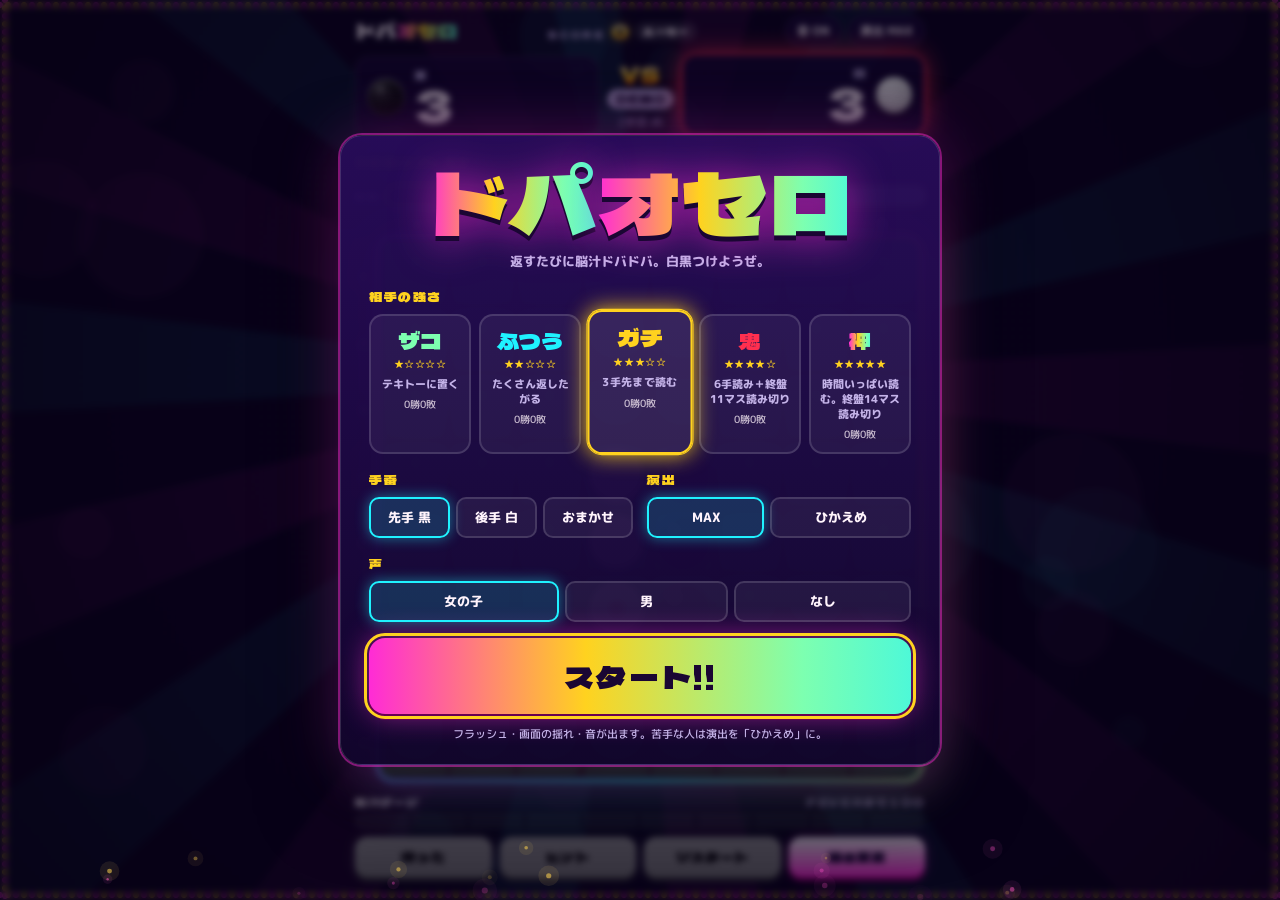
==== commit 3b3d6f97: "ドパオセロ: Irodori-TTS の声（女の子 / 男 切り替え）と豆腐の修正 Co-Authored-By: Claude Opus 5.5 <noreply@anthropic.com> Cl" ====
--- a/dopa-osero/index.html
+++ b/dopa-osero/index.html
@@ -321,6 +321,8 @@
 /* danmaku, disco floor, board stunts, PREMIUM blackout, RUSH */
 .dm{position:fixed;left:100%;z-index:47;pointer-events:none;white-space:nowrap;font-family:var(--f-display);font-size:clamp(16px,3.4vw,28px);line-height:1;text-shadow:0 0 2px #000,0 0 2px #000,0 2px 0 #000;opacity:.92;animation:dm var(--dur,4s) linear forwards}
 .dm.big{font-size:clamp(26px,6vw,52px)}
+/* Dela Gothic One は「ﾟ」「∀」が豆腐なので、その文字だけ端末の標準ゴシックで描く */
+.dm .sym{font-family:"Hiragino Kaku Gothic ProN","Hiragino Sans","Yu Gothic","Meiryo","Noto Sans CJK JP","Noto Sans JP",sans-serif;font-weight:900}
 @keyframes dm{to{transform:translateX(calc(-100vw - 100%))}}
 .cell.disco{animation:disco .45s ease-out}
 @keyframes disco{0%{box-shadow:inset 0 0 0 100px var(--dc)}100%{box-shadow:inset 0 0 0 100px transparent}}
@@ -533,6 +535,14 @@
         </div>
       </fieldset>
     </div>
+    <fieldset>
+      <legend>声</legend>
+      <div class="seg">
+        <div class="segopt"><input class="sr" type="radio" name="voice" id="vc1" value="girl"><label for="vc1">女の子</label></div>
+        <div class="segopt"><input class="sr" type="radio" name="voice" id="vc2" value="male"><label for="vc2">男</label></div>
+        <div class="segopt"><input class="sr" type="radio" name="voice" id="vc3" value="off"><label for="vc3">なし</label></div>
+      </div>
+    </fieldset>
     <button class="go" id="goBtn" type="button">スタート!!</button>
     <p class="warn">フラッシュ・画面の揺れ・音が出ます。苦手な人は演出を「ひかえめ」に。</p>
   </div>
@@ -812,7 +822,7 @@
 
 /* ---------- storage (per-viewer convenience only) ---------- */
 const KEY='dopa-osero-v1';
-const STORE={level:3,side:'first',fx:null,fxv:2,snd:2,rec:{},streak:0,best:{}};
+const STORE={level:3,side:'first',fx:null,fxv:2,snd:2,voice:'girl',rec:{},streak:0,best:{}};
 try{const j=JSON.parse(localStorage.getItem(KEY)||'null');if(j&&typeof j==='object')Object.assign(STORE,j);}catch(e){}
 function save(){try{localStorage.setItem(KEY,JSON.stringify(STORE));}catch(e){}}
 // v1 saved an auto-chosen effects level; pick it again once
@@ -833,7 +843,7 @@
 
 /* ---------- sound (WebAudio synth, starts after a tap) ---------- */
 const SND=(()=>{
-  let ctx=null,sfx,bgm,nb,mode=STORE.snd,fever=false,timer=null,step=0,nextT=0;
+  let ctx=null,sfx,bgm,voice,nb,mode=STORE.snd,fever=false,timer=null,step=0,nextT=0,hardDuck=false;
   const kicks=[];
   const mtof=m=>440*Math.pow(2,(m-69)/12);
   function init(){
@@ -845,6 +855,7 @@
       const master=ctx.createGain();master.gain.value=.6;master.connect(comp);comp.connect(ctx.destination);
       sfx=ctx.createGain();sfx.connect(master);
       bgm=ctx.createGain();bgm.gain.value=.5;bgm.connect(master);
+      voice=ctx.createGain();voice.gain.value=1.5;voice.connect(master);
       nb=ctx.createBuffer(1,ctx.sampleRate,ctx.sampleRate);const d=nb.getChannelData(0);for(let i=0;i<d.length;i++)d[i]=Math.random()*2-1;
     }catch(e){ctx=null;}
   }
@@ -908,7 +919,11 @@
     popBeats(){if(!ctx||!timer)return -1;let n=0;while(kicks.length&&kicks[0]<=ctx.currentTime){kicks.shift();n++;}return n;},
     airhorn(){const t=now();for(const [d,L] of [[0,.2],[.26,.13],[.45,.6]])for(const f of [349,440,523,587])tone(f,L,{type:'sawtooth',vol:.045,at:t+d,lp:2600,to:f*.94,slide:L,a:.012,sus:true});},
     premium(){const t=now();tone(880,1.8,{type:'sine',vol:.22,at:t,sus:true});tone(1320,1.8,{type:'sine',vol:.1,at:t+.03,sus:true});},
-    duck(on){if(ctx&&bgm)bgm.gain.setTargetAtTime(on?0:.5,ctx.currentTime,.05);},
+    duck(on){hardDuck=on;if(ctx&&bgm){bgm.gain.cancelScheduledValues(ctx.currentTime);bgm.gain.setTargetAtTime(on?0:.5,ctx.currentTime,.05);}},
+    // BGM steps back while a voice clip plays (not during the PREMIUM silence)
+    duckFor(at,d){if(!ctx||!bgm||hardDuck)return;bgm.gain.cancelScheduledValues(at);bgm.gain.setTargetAtTime(.16,at,.03);bgm.gain.setTargetAtTime(.5,at+d,.25);},
+    get ctx(){return ctx;},
+    get voiceBus(){return voice;},
     reelTick(){tone(1800,.02,{type:'square',vol:.018});},
     reelStop(){tone(160,.12,{type:'square',vol:.12,lp:1200});noise(.06,{ft:'lowpass',ff:3000,vol:.2});},
     slash(){noise(.25,{ft:'highpass',ff:2500,vol:.3});tone(3000,.2,{type:'sawtooth',to:300,slide:.18,vol:.06,lp:6000});},
@@ -937,16 +952,52 @@
 })();
 
 /* ---------- spoken callouts (only with a Japanese voice installed) ---------- */
+// Irodori-TTS clips shipped in voice.js (window.DOPA_VOICE: id -> base64 MP3).
+// Two channels: the announcer cuts itself off; a CPU line waits until the announcer has finished.
 const VOICE=(()=>{
-  const ok=typeof window.speechSynthesis!=='undefined'&&typeof window.SpeechSynthesisUtterance!=='undefined';
-  let v=null;
-  function pickV(){try{v=speechSynthesis.getVoices().find(x=>/^ja/i.test(x.lang))||null;}catch(e){}}
-  if(ok){pickV();try{speechSynthesis.addEventListener('voiceschanged',pickV);}catch(e){}}
-  return{say(t){
-    if(!ok||!v||SND.mode===0||S.fx!=='max')return;
-    try{speechSynthesis.cancel();const u=new SpeechSynthesisUtterance(t);u.lang='ja-JP';u.voice=v;u.rate=1.3;u.pitch=1.7;speechSynthesis.speak(u);}catch(e){}
-  }};
+  // 声は 女の子(voice-girl.js) / 男(voice-male.js) / なし を切り替え。選んだ方だけ読み込む
+  const FILE={girl:'voice-girl.js',male:'voice-male.js'},VAR={girl:'DOPA_VOICE_GIRL',male:'DOPA_VOICE_MALE'};
+  const bufs=new Map(),pending={};let annSrc=null,cpuSrc=null,annEnd=0;
+  const kind=()=>STORE.voice==='male'||STORE.voice==='off'?STORE.voice:'girl';
+  function load(k=kind(),cb){
+    if(k==='off')return;
+    if(window[VAR[k]]){if(cb)cb();return;}
+    if(pending[k]){if(cb)pending[k].push(cb);return;}
+    pending[k]=cb?[cb]:[];
+    const sc=document.createElement('script');sc.src=FILE[k];sc.async=true;
+    sc.onload=()=>{const l=pending[k]||[];pending[k]=null;l.forEach(f=>f());};
+    sc.onerror=()=>{pending[k]=null;};
+    document.head.append(sc);
+  }
+  const raw=id=>{const k=kind();if(k==='off')return null;const d=window[VAR[k]];return d&&d[id];};
+  function decode(id){
+    const key=kind()+':'+id;
+    if(bufs.has(key))return bufs.get(key);
+    const b64=raw(id),ctx=SND.ctx;
+    if(!b64||!ctx)return Promise.resolve(null);
+    const p=new Promise(res=>{
+      try{const bin=atob(b64),u8=new Uint8Array(bin.length);for(let i=0;i<bin.length;i++)u8[i]=bin.charCodeAt(i);ctx.decodeAudioData(u8.buffer,res,()=>res(null));}
+      catch(e){res(null);}
+    });
+    bufs.set(key,p);return p;
+  }
+  function play(id,chan){
+    if(SND.mode===0||!raw(id))return;
+    SND.init();const ctx=SND.ctx;if(!ctx)return;
+    decode(id).then(buf=>{
+      if(!buf||SND.mode===0||!SND.voiceBus)return;
+      const now=ctx.currentTime;let at=now;
+      if(chan==='ann'){if(annSrc){try{annSrc.stop();}catch(e){}}}
+      else{if(cpuSrc){try{cpuSrc.stop();}catch(e){}}at=Math.max(now,annEnd+.05);}
+      const src=ctx.createBufferSource();src.buffer=buf;src.connect(SND.voiceBus);src.start(at);
+      if(chan==='ann'){annSrc=src;annEnd=at+buf.duration;}else cpuSrc=src;
+      SND.duckFor(at,buf.duration);
+    });
+  }
+  return{load,say(key){play('ann_'+key,'ann');},cpu(level,key,i){play(`lv${level}_${key}_${i}`,'cpu');}};
 })();
+// cut-in headline -> announcer clip
+const MAINVOICE={'神の一手':'kami','超激アツ!!!':'chogekiatsu','激アツ!!':'gekiatsu','ナイス!!':'nice','角ゲット!!':'kado','逆転!!':'gyakuten','チャンスマス!!':'chance'};
 
 /* ---------- background: rotating sunburst rays ---------- */
 const BG=(()=>{
@@ -1236,7 +1287,8 @@
   if(S.fx!=='max'||!DM[kind])return;
   for(let i=0;i<n;i++)setTimeout(()=>{
     if(document.querySelectorAll('.dm').length>45)return;
-    const el=document.createElement('div');el.className='dm'+(Math.random()<.2?' big':'');el.textContent=pick(DM[kind]);
+    const el=document.createElement('div');el.className='dm'+(Math.random()<.2?' big':'');
+    for(const part of pick(DM[kind]).split(/([ﾟ∀])/)){if(!part)continue;if(/[ﾟ∀]/.test(part)){const sp=document.createElement('span');sp.className='sym';sp.textContent=part;el.append(sp);}else el.append(part);}
     el.style.top=(4+Math.random()*84).toFixed(1)+'vh';el.style.setProperty('--dur',(3.2+Math.random()*2.6).toFixed(2)+'s');el.style.color=pick(DMC);
     document.body.append(el);el.addEventListener('animationend',()=>el.remove());
   },i*(40+Math.random()*120));
@@ -1254,7 +1306,7 @@
 function freeze(on,reveal){document.body.classList.toggle('freeze',on);document.body.classList.toggle('freeze2',!!reveal);}
 function startRush(){
   S.rush+=5;BG.setFever(true);SND.setFever(true);LED.base();gauge();
-  toast('ドパラッシュ突入!! 5ターン');VOICE.say('ラッシュ突入!');danmaku('huge',14);SND.airhorn();
+  toast('ドパラッシュ突入!! 5ターン');VOICE.say('rush');danmaku('huge',14);SND.airhorn();
 }
 function zoomAt(c){
   if(S.fx!=='max')return;
@@ -1265,7 +1317,7 @@
 function charge(c){
   return new Promise(res=>{
     const el=$('#charge');el.style.setProperty('--cx',c.x+'px');el.style.setProperty('--cy',c.y+'px');
-    document.body.classList.add('charge');SND.heart();SND.riser();
+    document.body.classList.add('charge');SND.heart();SND.riser();VOICE.say('kuru');
     setTimeout(()=>{document.body.classList.remove('charge');res();},760);
   });
 }
@@ -1290,7 +1342,7 @@
 let sayT=0;
 function say(key){
   const L=LV[S.level]&&LV[S.level].lines[key];if(!L)return;
-  const b=$('#bubble');b.textContent=pick(L);b.classList.add('show');
+  const i=(Math.random()*L.length)|0,b=$('#bubble');b.textContent=L[i];b.classList.add('show');VOICE.cpu(S.level,key,i);
   clearTimeout(sayT);sayT=setTimeout(()=>b.classList.remove('show'),2600);
 }
 function status(kind){
@@ -1349,7 +1401,7 @@
     msg.textContent=`${prem?'PREMIUM':'大当たり!!'} +${pay.toLocaleString('en-US')}`;
     const r=box.getBoundingClientRect(),x=r.left+r.width/2,y=r.top+r.height/2;
     cutin(prem?'PREMIUM 神神神!!':`${SYMS[a]}${SYMS[a]}${SYMS[a]} 大当たり!!`,'rainbow',`+${pay.toLocaleString('en-US')}`,prem?2000:1500);
-    VOICE.say(prem?'プレミアム! 神降臨!':a===1?'神降臨! 大当たり!':'大当たり!');
+    VOICE.say(prem?'premium':a===1?'kamikourin':'ooatari');
     danmaku('huge',prem?30:18);SND.airhorn();FX.kanji(x,y,30);FX.glitch(12);if(prem)boardSpin('spin');
     SND.jackpot();flash('#ffffff',.45);invert();FX.shake(22);BG.bump(1.5);LED.set('rainbow',2500);speedLines();
     FX.coins(x,y,90,1.4);FX.confetti(160);FX.storm(3);FX.ring(x,y,10,Math.max(innerWidth,innerHeight)*.7,50,14,36);
@@ -1364,7 +1416,7 @@
     CH=reels[0].r.clientHeight||60;for(const rl of reels){rl.strip.style.setProperty('--ch',CH+'px');rl.spd=0;rl.stop=null;rl.pos=1;}render();
     SND.duck(true);freeze(true);
     await wait(1400);if(g!==GEN){freeze(false);SND.duck(false);return hide();}
-    freeze(true,true);SND.premium();VOICE.say('プレミアム');
+    freeze(true,true);SND.premium();VOICE.say('premium_w');
     await wait(1500);freeze(false);SND.duck(false);if(g!==GEN)return hide();
     const pay=1000000*(S.rush>0?2:1);S.score+=pay;jackpot(1,pay,true);
     await wait(1900);if(g!==GEN)return hide();
@@ -1393,7 +1445,7 @@
     if(reach){
       el.classList.add('reach');el.dataset.c=color;
       msg.textContent=color==='rainbow'?'虹リーチ!! 確定!!':'リーチ!!';
-      VOICE.say(color==='rainbow'?'確定!':'リーチ!');
+      VOICE.say(color==='rainbow'?'kakutei':'reach');
       SND.riser();SND.heart();FX.shake(6);BG.bump(.6);LED.set(color==='rainbow'?'rainbow':'hot',2400);danmaku('slot',color==='rainbow'?14:6);
       reels[1].spd=7;
       await wait(color==='rainbow'?500:1000);if(g!==GEN)return hide();
@@ -1418,7 +1470,7 @@
 function rankCheck(v){
   const i=rankOf(v);
   if(i>S.rank&&S.phase==='play'){
-    setRank(i);toast(`RANK UP!! ${RANKS[i][1]}`);VOICE.say('ランクアップ!');SND.start();FX.confetti(60);LED.set('rainbow',1200);
+    setRank(i);toast(`RANK UP!! ${RANKS[i][1]}`);VOICE.say('rankup');SND.start();FX.confetti(60);LED.set('rainbow',1200);
   }
 }
 function toast(t){const el=$('#toast');el.textContent=t;restart(el,'run');}
@@ -1585,12 +1637,12 @@
     if(flipped){if(main&&style!=='mini')sub+=' ＋逆転';else{main='逆転!!';style='hot';sub='形勢ひっくり返した';}}
     if(lucky){if(main&&style!=='mini')sub+=' ＋チャンス×5';else{main='チャンスマス!!';style='gold';sub='SCORE ×5';dur=1200;}}
     if(main&&S.combo>=2)sub+=` ${S.combo}連鎖`;
-    if(main){cutin(main,style,sub.trim(),dur);VOICE.say(main);}
+    if(main){cutin(main,style,sub.trim(),dur);VOICE.say(MAINVOICE[main]);}
     if(n>=7)danmaku('huge',14+n);else if(n>=3||corner||lucky||crit)danmaku('good',3+n*2);else if(Math.random()<.4)danmaku('good',1+((Math.random()*2)|0));
     if(n>=5||corner)SND.airhorn();
     if(n>=5)FX.kanji(c.x,c.y,10+n*2);
     if(n>=7)FX.glitch(18);
-    else if(crit)VOICE.say('クリティカル!');
+    else if(crit)VOICE.say('critical');
     if(crit){slash(c.x,c.y);SND.slash();floatText(c.x,c.y-c.s*1.9,'CRITICAL!! ×2','crit');FX.shake(14);flash('#ffffff',.25);}
     // the slot spins while the CPU thinks
     S.slotQ={n,lucky,corner};
@@ -1632,7 +1684,7 @@
         S.fever=3;S.feverCount=(S.feverCount||0)+1;
         const fn=['確変突入!!','超確変!!','神確変!!!'][Math.min(S.feverCount,3)-1];
         later(main?dur+150:350,()=>{
-          cutin(fn,'fever','FEVER 3ターン スコア×3',1500);SND.feverOn();VOICE.say(fn+' フィーバー!');danmaku('huge',16);SND.airhorn();flash('#ff2bd6',.35);invert();
+          cutin(fn,'fever','FEVER 3ターン スコア×3',1500);SND.feverOn();VOICE.say(['fever1','fever2','fever3'][Math.min(S.feverCount,3)-1]);danmaku('huge',16);SND.airhorn();flash('#ff2bd6',.35);invert();
           BG.setFever(true);BG.bump(1.4);SND.setFever(true);speedLines();FX.confetti(120);FX.shake(16);FX.storm(3);LED.base();gauge();
         });
       }
@@ -1646,7 +1698,7 @@
     floatText(c.x,c.y-c.s*.6,'+'+n,'small cpu');
     if(corner||n>=4){
       const big=n>=8;
-      cutin(corner?'角取られた!!':big?'大ピンチ!!!':'ピンチ!!','danger',corner?'DANGER':`${n}枚 持っていかれた`,1100);VOICE.say(corner?'角取られた!':'ピンチ!');
+      cutin(corner?'角取られた!!':big?'大ピンチ!!!':'ピンチ!!','danger',corner?'DANGER':`${n}枚 持っていかれた`,1100);VOICE.say(corner?'kadotorareta':'pinch');
       SND.alarm();flash('#ff2f4f',big?.4:.28);FX.shake(big?18:11);LED.set('danger',1400);rgbSplit();FX.glitch(10);danmaku('bad',corner||big?10:5);
       hanko(hx,hy,corner?'角':'危',c.s*1.4,'cpu');SND.taiko();
       if(corner||big){FX.crack(c.x,c.y,c.s*(corner?4:3));SND.glass();}
@@ -1756,7 +1808,7 @@
   SND.init();SND.start();SND.bgmStart();
   cutin('START!!','rainbow',`VS ${LV[S.level].name} ／ あなたは${S.human===1?'先手 黒':'後手 白'}`,1100);
   BG.bump(.9);FX.confetti(60);LED.set('rainbow',1200);
-  say('start');VOICE.say('スタート!');danmaku('start',10);
+  say('start');VOICE.say('start');danmaku('start',10);
   later(1000,nextTurn);
 }
 function startDemo(){
@@ -1783,7 +1835,7 @@
   SND.bgmStop();
   later(700,()=>{
     if(r==='win'){
-      SND.fanfare();later(900,SND.airhorn);VOICE.say(cpu===0?'パーフェクト!':'勝利! おめでとう!');danmaku('win',30);
+      SND.fanfare();later(900,SND.airhorn);VOICE.say(cpu===0?'perfect':'win');danmaku('win',30);
       cutin(cpu===0?'パーフェクト!!':'勝利!!','rainbow',`${you} - ${cpu}`,1900);
       flash('#ffffff',.45);invert();speedLines();FX.shake(18);BG.bump(1.6);BG.setFever(true);LED.set('rainbow',6000);
       FX.confetti(180);later(600,()=>FX.confetti(140));later(1200,()=>FX.confetti(140));
@@ -1791,7 +1843,7 @@
       for(let k=0;k<12;k++)later(200+k*330,()=>{FX.firework(innerWidth*(.1+Math.random()*.8),innerHeight*(.1+Math.random()*.45),Math.random()*360);SND.firework();});
       say('cpuLose');
     }else if(r==='lose'){
-      SND.boom();SND.glass();later(500,SND.lose);VOICE.say('残念…');danmaku('lose',20);FX.glitch(20);document.body.classList.add('lost');
+      SND.boom();SND.glass();later(500,SND.lose);VOICE.say('lose');danmaku('lose',20);FX.glitch(20);document.body.classList.add('lost');
       FX.crack(innerWidth/2,innerHeight*.45,Math.max(innerWidth,innerHeight)*.55);FX.shake(20);flash('#ff2f4f',.3);LED.set('danger',3000);
       cutin('敗北…','lose',`${you} - ${cpu}`,1700);say('cpuWin');
     }else{
@@ -1823,7 +1875,7 @@
     const k=Math.min(1,(nw-t0)/D);rp.textContent=Math.round(target*(1-Math.pow(1-k,3))).toLocaleString('en-US');
     if(k<1&&!$('#result').hidden){if(nw-lastTick>55){lastTick=nw;SND.reelTick();}requestAnimationFrame(tally);return;}
     rp.textContent=target.toLocaleString('en-US');restart(rp,'bump');
-    if(S.newRecord&&target>0){$('#rNew').hidden=false;SND.jackpot();FX.confetti(120);LED.set('rainbow',3000);VOICE.say('新記録!');}
+    if(S.newRecord&&target>0){$('#rNew').hidden=false;SND.jackpot();FX.confetti(120);LED.set('rainbow',3000);VOICE.say('record');}
   })(t0);
 }
 function undo(){
@@ -1868,6 +1920,7 @@
 function syncSetup(){
   for(const r of document.querySelectorAll('input[name=side]'))r.checked=r.value===STORE.side;
   for(const r of document.querySelectorAll('input[name=fx]'))r.checked=r.value===S.fx;
+  for(const r of document.querySelectorAll('input[name=voice]'))r.checked=r.value===(STORE.voice||'girl');
 }
 function openSetup(fromGame){
   buildLevels();syncSetup();
@@ -1935,6 +1988,8 @@
 });
 for(const r of document.querySelectorAll('input[name=side]'))r.addEventListener('change',()=>{STORE.side=r.value;save();});
 for(const r of document.querySelectorAll('input[name=fx]'))r.addEventListener('change',()=>setFx(r.value));
+// 声を選び直すと、その声で「スタート！！」を試聴
+for(const r of document.querySelectorAll('input[name=voice]'))r.addEventListener('change',()=>{STORE.voice=r.value;save();if(r.value==='off')return;SND.init();VOICE.load(r.value,()=>VOICE.say('start'));});
 $('#setupClose').addEventListener('click',()=>{$('#setup').hidden=true;});
 $('#rAgain').addEventListener('click',newGame);
 $('#rSetup').addEventListener('click',()=>{openSetup(false);startDemo();});
@@ -1945,7 +2000,7 @@
 /* ---------- boot (keeps a game in progress across live updates) ---------- */
 function snap(){return{game:S.phase==='play'?S.stable:null};}
 function boot(data){
-  setFx(S.fx);setSnd(STORE.snd);buildLevels();syncSetup();
+  setFx(S.fx);setSnd(STORE.snd);buildLevels();syncSetup();VOICE.load();
   BG.start();FX.start();
   const g=data&&data.game;
   if(g&&Array.isArray(g.board)&&g.board.length===64){
